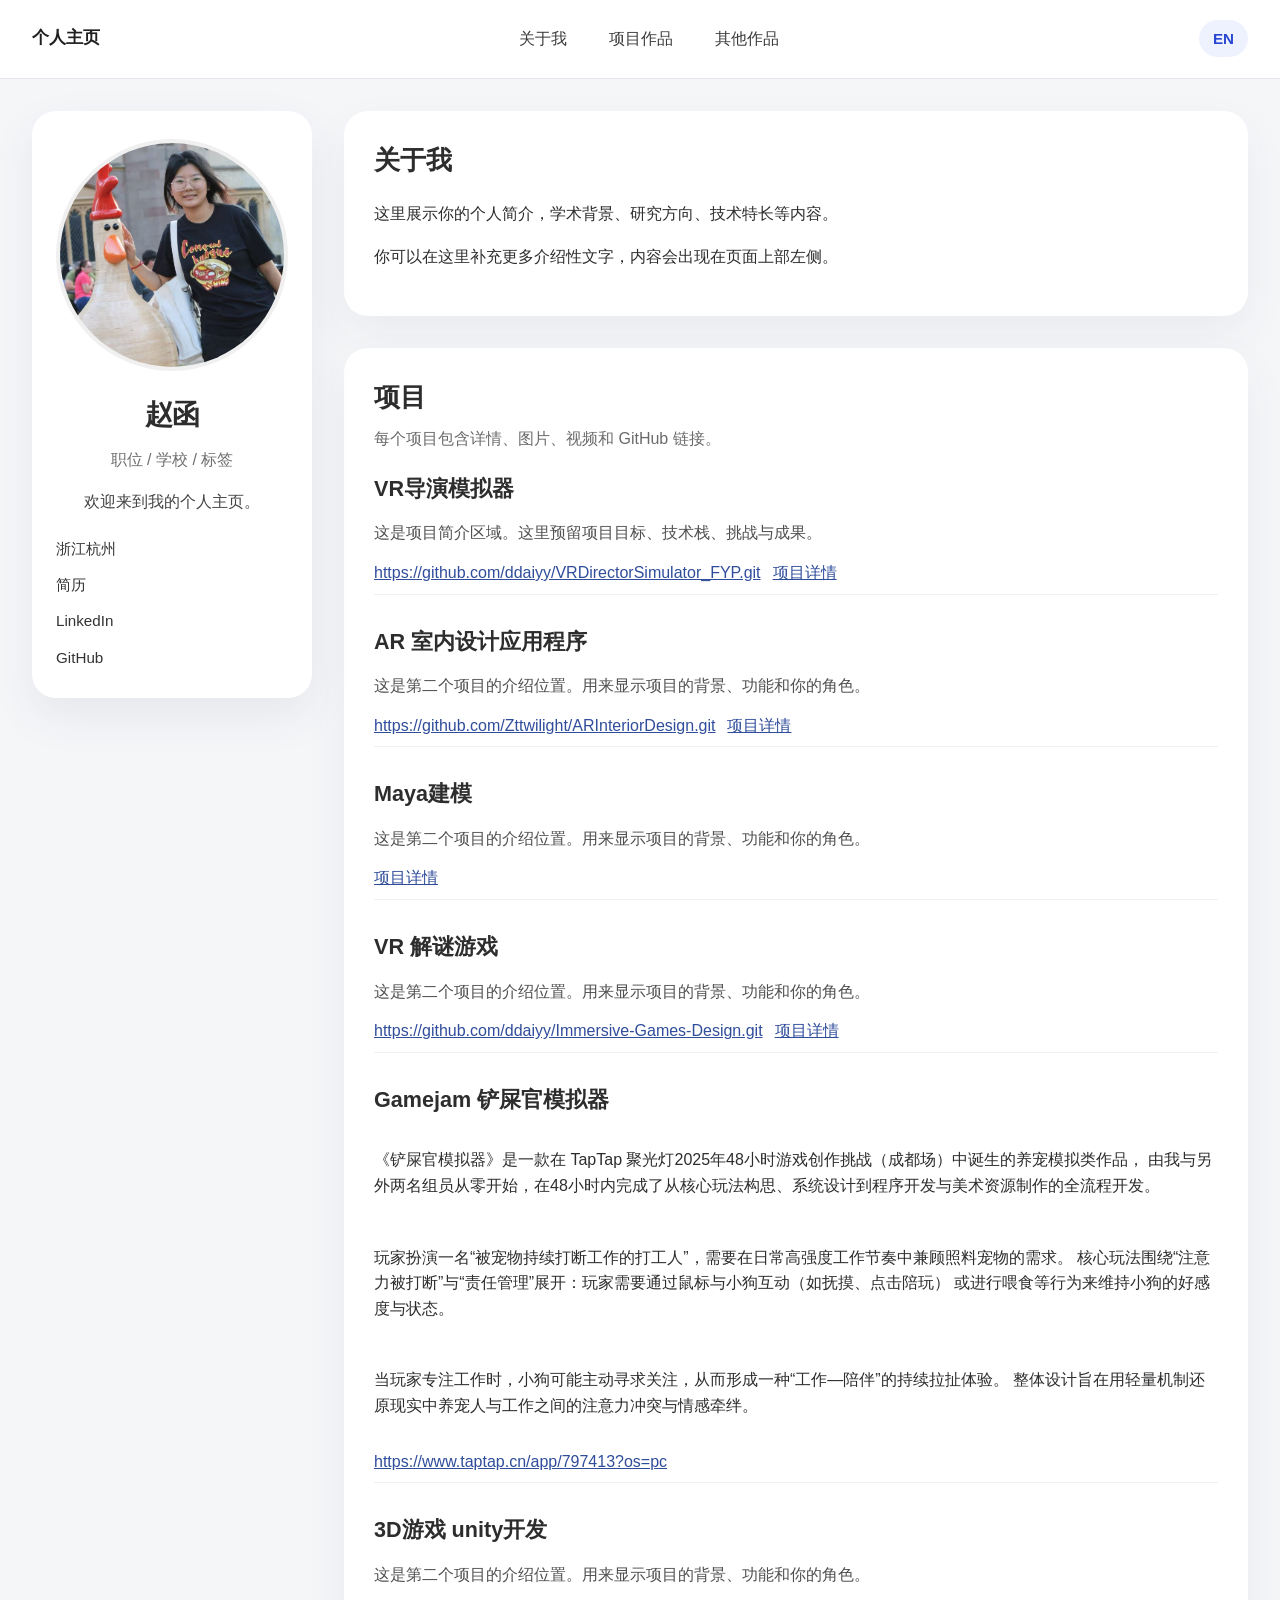
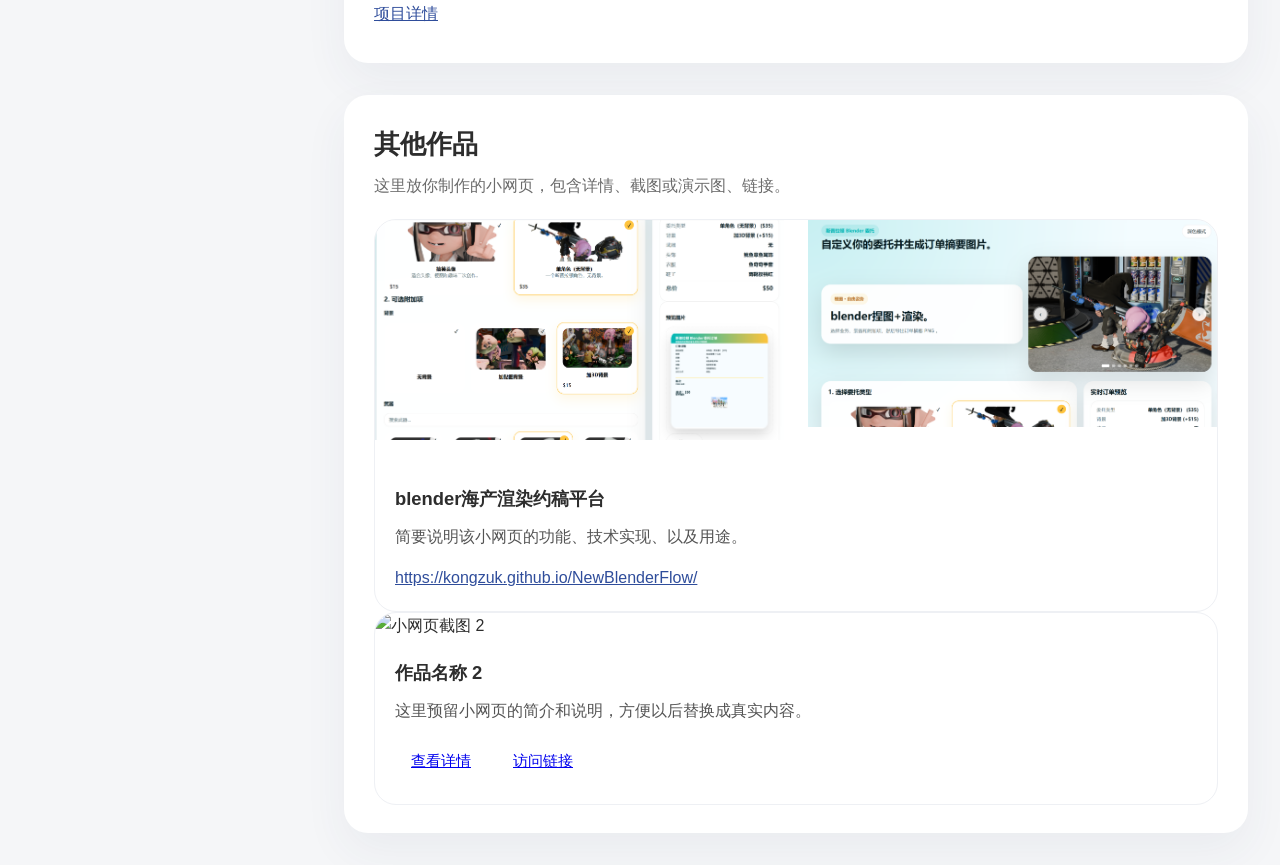
==== index.html @ c298ef7b "Add files via upload" ====
<!DOCTYPE html>
<html lang="zh-CN">
<head>
  <meta charset="UTF-8" />
  <meta name="viewport" content="width=device-width, initial-scale=1.0" />
  <title>个人主页</title>
  <link rel="stylesheet" href="styles.css" />
</head>
<body>
  <header class="top-nav">
    <div class="top-nav-inner">
      <a href="#about-me" class="top-logo" data-i18n="homepage">个人主页</a>
      <nav class="top-nav-links" aria-label="页面导航">
        <a href="#about-me" data-i18n="aboutMe">关于我</a>
        <a href="#projects" data-i18n="projects">项目作品</a>
        <a href="#mini-sites" data-i18n="miniSites">其他作品</a>
      </nav>
      <button class="lang-switcher" onclick="setLanguage(getLanguage() === 'zh' ? 'en' : 'zh')">EN</button>
    </div>
  </header>
  <div class="page-container">
    <aside class="sidebar">
      <div class="profile-card">
        <div class="photo-frame">
          <img src="Assets/images/个人照片.jpg" alt="个人照片" />
        </div>
        <div class="profile-info">
          <h1 class="name">赵函</h1>
          <p class="role">职位 / 学校 / 标签</p>
          <p class="intro" data-i18n="welcome">欢迎来到我的个人主页。</p>
          <div class="contact-list">
            <div class="contact-item"><span data-i18n="location">📍 浙江杭州</span></div>
            <div class="contact-item"><span data-i18n="resume">📄 简历</span></div>
            <div class="contact-item"><span data-i18n="linkedin">🔗 LinkedIn</span></div>
            <div class="contact-item"><span data-i18n="github">🐱 GitHub</span></div>
          </div>
        </div>
      </div>
    </aside>

    <main class="content">
      <section id="about-me" class="section about-me">
        <div class="section-header">
          <h2 data-i18n="aboutMe">关于我</h2>
        </div>
        <div class="about-body">
          <p data-i18n="aboutSection">这里展示你的个人简介，学术背景、研究方向、技术特长等内容。</p>
          <p data-i18n="aboutMore">你可以在这里补充更多介绍性文字，内容会出现在页面上部左侧。</p>
        </div>
      </section>

      <section id="projects" class="section projects">
        <div class="section-header">
          <h2>项目</h2>
          <p class="section-note">每个项目包含详情、图片、视频和 GitHub 链接。</p>
        </div>

        <div class="project-item" id="project-1">
          <div class="project-summary">
            <h3 class="project-title">VR导演模拟器</h3>
            <p class="project-description">这是项目简介区域。这里预留项目目标、技术栈、挑战与成果。</p>
            <div class="project-links">
              <a href="https://github.com/ddaiyy/VRDirectorSimulator_FYP.git">https://github.com/ddaiyy/VRDirectorSimulator_FYP.git</a>
              <a href="project-1-detail.html">项目详情</a>
            </div>
          </div>
        </div>

        <div class="project-item" id="project-2">
          <div class="project-summary">
            <h3 class="project-title">AR 室内设计应用程序</h3>
            <p class="project-description">这是第二个项目的介绍位置。用来显示项目的背景、功能和你的角色。</p>
            <div class="project-links">
              <a href="https://github.com/Zttwilight/ARInteriorDesign.git">https://github.com/Zttwilight/ARInteriorDesign.git</a>
              <a href="project-2-detail.html">项目详情</a>
            </div>
          </div>
        </div>

        <div class="project-item" id="project-3">
          <div class="project-summary">
            <h3 class="project-title">Maya建模</h3>
            <p class="project-description">这是第二个项目的介绍位置。用来显示项目的背景、功能和你的角色。</p>
            <div class="project-links">
              <a href="project-3-detail.html">项目详情</a>
            </div>
          </div>
        </div>

        <div class="project-item" id="project-4">
          <div class="project-summary">
            <h3 class="project-title">VR 解谜游戏</h3>
            <p class="project-description">这是第二个项目的介绍位置。用来显示项目的背景、功能和你的角色。</p>
            <div class="project-links">
              <a href="https://github.com/ddaiyy/Immersive-Games-Design.git">https://github.com/ddaiyy/Immersive-Games-Design.git</a>
              <a href="project-4-detail.html">项目详情</a>
            </div>
          </div>
        </div>

        <div class="project-item" id="project-5">
          <div class="project-summary">
            <h3 class="project-title">Gamejam 铲屎官模拟器</h3>
            <p>
        《铲屎官模拟器》是一款在 TapTap 聚光灯2025年48小时游戏创作挑战（成都场）中诞生的养宠模拟类作品，
        由我与另外两名组员从零开始，在48小时内完成了从核心玩法构思、系统设计到程序开发与美术资源制作的全流程开发。
            </p>
             <p>
        玩家扮演一名“被宠物持续打断工作的打工人”，需要在日常高强度工作节奏中兼顾照料宠物的需求。
        核心玩法围绕“注意力被打断”与“责任管理”展开：玩家需要通过鼠标与小狗互动（如抚摸、点击陪玩）
        或进行喂食等行为来维持小狗的好感度与状态。
    </p>
    <p>
        当玩家专注工作时，小狗可能主动寻求关注，从而形成一种“工作—陪伴”的持续拉扯体验。
        整体设计旨在用轻量机制还原现实中养宠人与工作之间的注意力冲突与情感牵绊。
    </p>

            <div class="project-links">
              <a href="https://www.taptap.cn/app/797413?os=pc">https://www.taptap.cn/app/797413?os=pc</a>
            </div>
          </div>
        </div>

        <div class="project-item" id="project-6">
          <div class="project-summary">
            <h3 class="project-title">3D游戏 unity开发</h3>
            <p class="project-description">这是第二个项目的介绍位置。用来显示项目的背景、功能和你的角色。</p>
            <div class="project-links">
              <a href="project-6-detail.html">项目详情</a>
            </div>
          </div>
        </div>

      </section>

      <section id="mini-sites" class="section mini-sites">
        <div class="section-header">
          <h2>其他作品</h2>
          <p class="section-note">这里放你制作的小网页，包含详情、截图或演示图、链接。</p>
        </div>

          <article class="mini-site-card" id="mini-site-1">
            <div class="card-grid">
            
            <img src="Assets/images/约稿1.png" alt="小网页截图 1" />
            <img src="Assets/images/约稿2.png" alt="小网页截图 2" />
            <div class="card-body">
              <h3>blender海产渲染约稿平台</h3>
              <p>简要说明该小网页的功能、技术实现、以及用途。</p>
              <div class="project-links">
              <a href="https://kongzuk.github.io/NewBlenderFlow/">https://kongzuk.github.io/NewBlenderFlow/</a>
            
          </article>

          <article class="mini-site-card" id="mini-site-2">
            <img src="https://via.placeholder.com/420x240" alt="小网页截图 2" />
            <div class="card-body">
              <h3>作品名称 2</h3>
              <p>这里预留小网页的简介和说明，方便以后替换成真实内容。</p>
              <div class="card-links">
                <a href="#" class="button small">查看详情</a>
                <a href="#" class="button small secondary">访问链接</a>
              </div>
            </div>
          </article>
        </div>
      </section>
    </main>
  </div>
  <script src="translations.js"></script>
</body>
</html>
---- styles.css ----
:root {
  color-scheme: light;
  font-family: "Helvetica Neue", Arial, "PingFang SC", "Microsoft YaHei", sans-serif;
  font-size: 16px;
  line-height: 1.6;
  color: #2d2d2d;
  background: #f5f6f8;
}

* {
  box-sizing: border-box;
}

body {
  margin: 0;
  padding: 0;
  background: #f5f6f8;
  scroll-behavior: smooth;
}

.top-nav {
  position: sticky;
  top: 0;
  z-index: 20;
  background: rgba(255, 255, 255, 0.98);
  backdrop-filter: blur(12px);
  border-bottom: 1px solid rgba(225, 229, 239, 0.9);
}

.top-nav-inner {
  max-width: 1400px;
  margin: 0 auto;
  padding: 16px 32px;
  display: flex;
  align-items: center;
  justify-content: space-between;
  gap: 14px;
}

.top-logo {
  font-size: 1.05rem;
  font-weight: 700;
  color: #1f1f1f;
  text-decoration: none;
}

.top-nav-links {
  display: flex;
  flex-wrap: wrap;
  gap: 14px;
}

.top-nav-links a {
  text-decoration: none;
  color: #3b3b3b;
  padding: 10px 14px;
  border-radius: 999px;
  transition: background-color 0.2s ease, color 0.2s ease;
}

.top-nav-links a:hover {
  background: #eef2ff;
  color: #2946d3;
}

.lang-switcher {
  padding: 10px 14px;
  border-radius: 999px;
  background: #eef2ff;
  color: #2946d3;
  border: none;
  font-weight: 600;
  cursor: pointer;
  transition: background-color 0.2s ease, color 0.2s ease;
  font-size: 0.95rem;
}

.lang-switcher:hover {
  background: #dde8ff;
  color: #2038b8;
}

.page-container {
  display: grid;
  grid-template-columns: 280px minmax(0, 1fr);
  gap: 32px;
  max-width: 1400px;
  margin: 0 auto;
  padding: 32px;
}

.sidebar {
  position: sticky;
  top: 32px;
  align-self: start;
}

.profile-card {
  background: #ffffff;
  border-radius: 24px;
  padding: 28px 24px;
  box-shadow: 0 18px 45px rgba(50, 67, 98, 0.08);
}

.photo-frame {
  width: 100%;
  aspect-ratio: 1 / 1;
  border-radius: 50%;
  overflow: hidden;
  margin: 0 auto 22px;
  border: 4px solid #f0f0f0;
}

.photo-frame img {
  width: 100%;
  height: 100%;
  object-fit: cover;
}

.profile-info {
  text-align: center;
}

.name {
  margin: 0;
  font-size: 1.75rem;
  letter-spacing: -0.04em;
}

.role {
  margin: 10px 0 16px;
  color: #6f6f6f;
}

.intro {
  margin: 0 0 22px;
  color: #444;
}

.contact-list {
  display: grid;
  gap: 12px;
  text-align: left;
}

.contact-item {
  display: inline-flex;
  align-items: center;
  gap: 8px;
  color: #333;
  font-size: 0.95rem;
}

.content {
  display: flex;
  flex-direction: column;
  gap: 32px;
}

.section {
  background: #ffffff;
  border-radius: 24px;
  padding: 28px 30px;
  box-shadow: 0 18px 45px rgba(50, 67, 98, 0.06);
}

.section-header {
  margin-bottom: 20px;
}

.section-header h2 {
  margin: 0;
  font-size: 1.65rem;
}

.section-note {
  margin: 8px 0 0;
  color: #6b6b6b;
}

.about-body p {
  margin: 0 0 18px;
}

.project-item {
  display: grid;
  gap: 24px;
  margin-bottom: 30px;
  padding-bottom: 8px;
  border-bottom: 1px solid #eef0f4;
}

.project-item:last-child {
  border-bottom: none;
  margin-bottom: 0;
}

.project-summary {
  display: grid;
  gap: 14px;
}

.project-title {
  margin: 0;
  font-size: 1.35rem;
}

.project-description {
  margin: 0;
  color: #505050;
}

.project-links {
  display: flex;
  flex-wrap: wrap;
  gap: 12px;
  align-items: center;
}

.project-links a {
  color: #2f4d9b;
  text-decoration: underline;
}

.project-links a:hover {
  color: #13308f;
}

.button.small {
  padding: 10px 16px;
  font-size: 0.95rem;
}

.project-media {
  display: grid;
  gap: 18px;
}

.media-card {
  background: #fafbff;
  border-radius: 18px;
  padding: 18px;
}

.media-card h4 {
  margin: 0 0 12px;
  font-size: 1rem;
}

.media-card img {
  width: 100%;
  border-radius: 14px;
  object-fit: cover;
}

.media-card video {
  width: 100%;
  height: auto;
  max-height: 640px;
  border-radius: 14px;
  display: block;
  background: #000;
}

.video-card .video-placeholder {
  min-height: 220px;
  border-radius: 14px;
  background: linear-gradient(180deg, #eef2ff 0%, #eef7ff 100%);
  display: grid;
  place-items: center;
  color: #6b7a99;
  text-align: center;
  padding: 24px;
}

.mini-sites .card-grid {
  display: grid;
  gap: 24px;
  grid-template-columns: repeat(2, minmax(0, 1fr));
}

.mini-site-card {
  background: #ffffff;
  border: 1px solid #eef0f4;
  border-radius: 22px;
  overflow: hidden;
  display: grid;
}

.mini-site-card img {
  width: 100%;
  display: block;
  object-fit: cover;
}

.card-body {
  padding: 20px;
}

.card-body h3 {
  margin: 0 0 10px;
  font-size: 1.15rem;
}

.card-body p {
  margin: 0 0 16px;
  color: #545454;
}

.card-links {
  display: flex;
  flex-wrap: wrap;
  gap: 10px;
}

.project-detail-page {
  background: #ffffff;
  border-radius: 24px;
  padding: 28px 30px;
  box-shadow: 0 18px 45px rgba(50, 67, 98, 0.06);
}

.detail-header {
  display: flex;
  justify-content: space-between;
  align-items: center;
  margin-bottom: 28px;
  border-bottom: 1px solid #eef0f4;
  padding-bottom: 16px;
}

.detail-header h2 {
  margin: 0;
  font-size: 1.75rem;
}

.back-link {
  text-decoration: none;
  color: #2f4d9b;
  font-weight: 500;
  transition: color 0.2s ease;
}

.back-link:hover {
  color: #13308f;
}

.detail-content {
  display: grid;
  gap: 28px;
}

.project-info {
  background: #fafbff;
  padding: 20px;
  border-radius: 16px;
}

.project-info h3 {
  margin: 0 0 12px;
  font-size: 1.2rem;
}

.project-info p {
  margin: 0 0 10px;
  color: #505050;
}

.project-info strong {
  color: #2d2d2d;
}

@media (max-width: 1100px) {
  .page-container {
    grid-template-columns: 1fr;
  }

  .sidebar {
    position: relative;
    top: 0;
  }
}

@media (max-width: 740px) {
  body {
    padding: 18px;
  }

  .section {
    padding: 22px;
  }

  .project-item,
  .project-media,
  .card-grid {
    gap: 16px;
  }

  .mini-sites .card-grid {
    grid-template-columns: 1fr;
  }
}
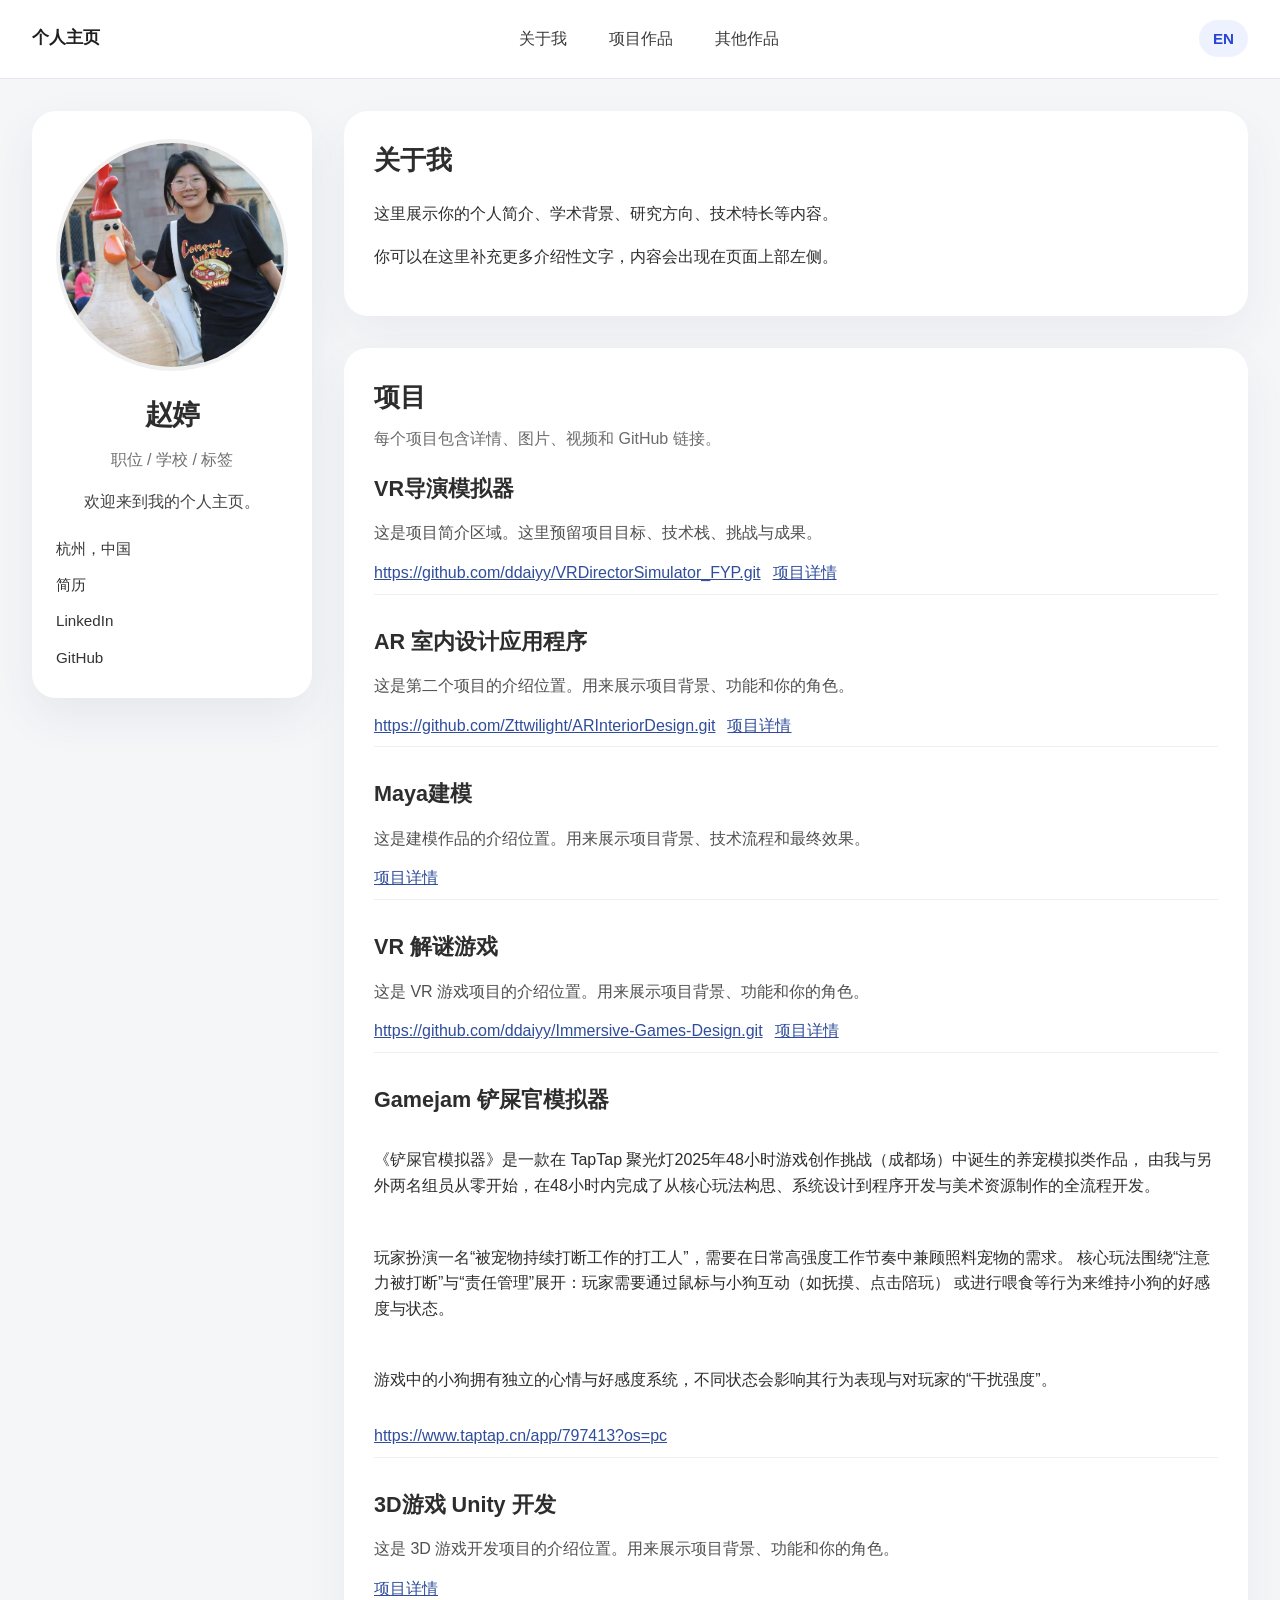
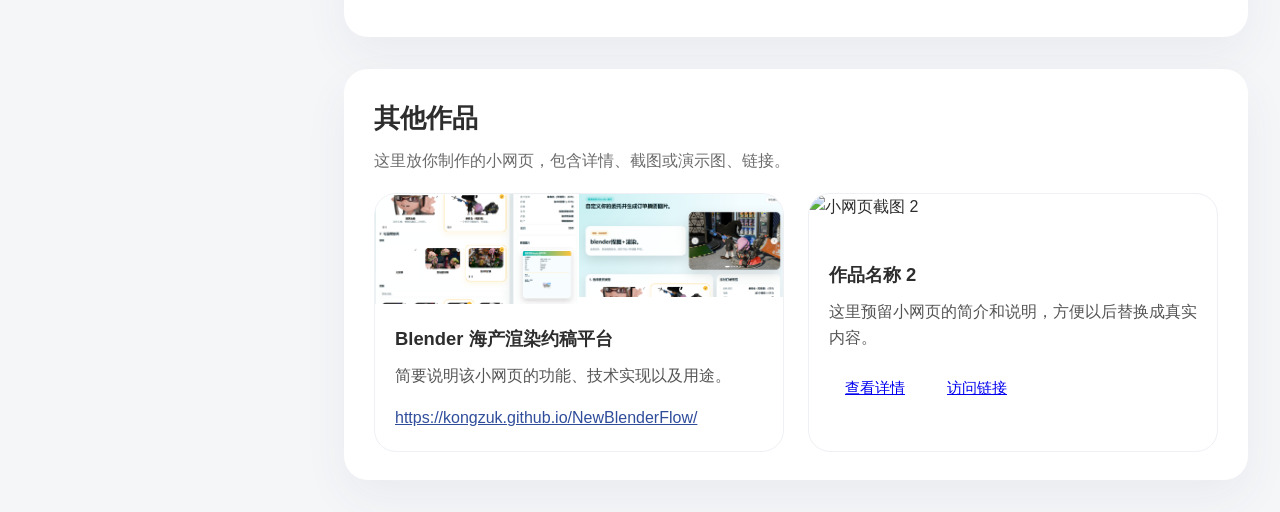
==== commit ad51863e: "Add files via upload" ====
--- a/index.html
+++ b/index.html
@@ -1,172 +1,167 @@
-<!DOCTYPE html>
-<html lang="zh-CN">
-<head>
-  <meta charset="UTF-8" />
-  <meta name="viewport" content="width=device-width, initial-scale=1.0" />
-  <title>个人主页</title>
-  <link rel="stylesheet" href="styles.css" />
-</head>
-<body>
-  <header class="top-nav">
-    <div class="top-nav-inner">
-      <a href="#about-me" class="top-logo" data-i18n="homepage">个人主页</a>
-      <nav class="top-nav-links" aria-label="页面导航">
-        <a href="#about-me" data-i18n="aboutMe">关于我</a>
-        <a href="#projects" data-i18n="projects">项目作品</a>
-        <a href="#mini-sites" data-i18n="miniSites">其他作品</a>
-      </nav>
-      <button class="lang-switcher" onclick="setLanguage(getLanguage() === 'zh' ? 'en' : 'zh')">EN</button>
-    </div>
-  </header>
-  <div class="page-container">
-    <aside class="sidebar">
-      <div class="profile-card">
-        <div class="photo-frame">
-          <img src="Assets/images/个人照片.jpg" alt="个人照片" />
-        </div>
-        <div class="profile-info">
-          <h1 class="name">赵函</h1>
-          <p class="role">职位 / 学校 / 标签</p>
-          <p class="intro" data-i18n="welcome">欢迎来到我的个人主页。</p>
-          <div class="contact-list">
-            <div class="contact-item"><span data-i18n="location">📍 浙江杭州</span></div>
-            <div class="contact-item"><span data-i18n="resume">📄 简历</span></div>
-            <div class="contact-item"><span data-i18n="linkedin">🔗 LinkedIn</span></div>
-            <div class="contact-item"><span data-i18n="github">🐱 GitHub</span></div>
-          </div>
-        </div>
-      </div>
-    </aside>
-
-    <main class="content">
-      <section id="about-me" class="section about-me">
-        <div class="section-header">
-          <h2 data-i18n="aboutMe">关于我</h2>
-        </div>
-        <div class="about-body">
-          <p data-i18n="aboutSection">这里展示你的个人简介，学术背景、研究方向、技术特长等内容。</p>
-          <p data-i18n="aboutMore">你可以在这里补充更多介绍性文字，内容会出现在页面上部左侧。</p>
-        </div>
-      </section>
-
-      <section id="projects" class="section projects">
-        <div class="section-header">
-          <h2>项目</h2>
-          <p class="section-note">每个项目包含详情、图片、视频和 GitHub 链接。</p>
-        </div>
-
-        <div class="project-item" id="project-1">
-          <div class="project-summary">
-            <h3 class="project-title">VR导演模拟器</h3>
-            <p class="project-description">这是项目简介区域。这里预留项目目标、技术栈、挑战与成果。</p>
-            <div class="project-links">
-              <a href="https://github.com/ddaiyy/VRDirectorSimulator_FYP.git">https://github.com/ddaiyy/VRDirectorSimulator_FYP.git</a>
-              <a href="project-1-detail.html">项目详情</a>
-            </div>
-          </div>
-        </div>
-
-        <div class="project-item" id="project-2">
-          <div class="project-summary">
-            <h3 class="project-title">AR 室内设计应用程序</h3>
-            <p class="project-description">这是第二个项目的介绍位置。用来显示项目的背景、功能和你的角色。</p>
-            <div class="project-links">
-              <a href="https://github.com/Zttwilight/ARInteriorDesign.git">https://github.com/Zttwilight/ARInteriorDesign.git</a>
-              <a href="project-2-detail.html">项目详情</a>
-            </div>
-          </div>
-        </div>
-
-        <div class="project-item" id="project-3">
-          <div class="project-summary">
-            <h3 class="project-title">Maya建模</h3>
-            <p class="project-description">这是第二个项目的介绍位置。用来显示项目的背景、功能和你的角色。</p>
-            <div class="project-links">
-              <a href="project-3-detail.html">项目详情</a>
-            </div>
-          </div>
-        </div>
-
-        <div class="project-item" id="project-4">
-          <div class="project-summary">
-            <h3 class="project-title">VR 解谜游戏</h3>
-            <p class="project-description">这是第二个项目的介绍位置。用来显示项目的背景、功能和你的角色。</p>
-            <div class="project-links">
-              <a href="https://github.com/ddaiyy/Immersive-Games-Design.git">https://github.com/ddaiyy/Immersive-Games-Design.git</a>
-              <a href="project-4-detail.html">项目详情</a>
-            </div>
-          </div>
-        </div>
-
-        <div class="project-item" id="project-5">
-          <div class="project-summary">
-            <h3 class="project-title">Gamejam 铲屎官模拟器</h3>
-            <p>
-        《铲屎官模拟器》是一款在 TapTap 聚光灯2025年48小时游戏创作挑战（成都场）中诞生的养宠模拟类作品，
-        由我与另外两名组员从零开始，在48小时内完成了从核心玩法构思、系统设计到程序开发与美术资源制作的全流程开发。
-            </p>
-             <p>
-        玩家扮演一名“被宠物持续打断工作的打工人”，需要在日常高强度工作节奏中兼顾照料宠物的需求。
-        核心玩法围绕“注意力被打断”与“责任管理”展开：玩家需要通过鼠标与小狗互动（如抚摸、点击陪玩）
-        或进行喂食等行为来维持小狗的好感度与状态。
-    </p>
-    <p>
-        当玩家专注工作时，小狗可能主动寻求关注，从而形成一种“工作—陪伴”的持续拉扯体验。
-        整体设计旨在用轻量机制还原现实中养宠人与工作之间的注意力冲突与情感牵绊。
-    </p>
-
-            <div class="project-links">
-              <a href="https://www.taptap.cn/app/797413?os=pc">https://www.taptap.cn/app/797413?os=pc</a>
-            </div>
-          </div>
-        </div>
-
-        <div class="project-item" id="project-6">
-          <div class="project-summary">
-            <h3 class="project-title">3D游戏 unity开发</h3>
-            <p class="project-description">这是第二个项目的介绍位置。用来显示项目的背景、功能和你的角色。</p>
-            <div class="project-links">
-              <a href="project-6-detail.html">项目详情</a>
-            </div>
-          </div>
-        </div>
-
-      </section>
-
-      <section id="mini-sites" class="section mini-sites">
-        <div class="section-header">
-          <h2>其他作品</h2>
-          <p class="section-note">这里放你制作的小网页，包含详情、截图或演示图、链接。</p>
-        </div>
-
-          <article class="mini-site-card" id="mini-site-1">
-            <div class="card-grid">
-            
-            <img src="Assets/images/约稿1.png" alt="小网页截图 1" />
-            <img src="Assets/images/约稿2.png" alt="小网页截图 2" />
-            <div class="card-body">
-              <h3>blender海产渲染约稿平台</h3>
-              <p>简要说明该小网页的功能、技术实现、以及用途。</p>
-              <div class="project-links">
-              <a href="https://kongzuk.github.io/NewBlenderFlow/">https://kongzuk.github.io/NewBlenderFlow/</a>
-            
-          </article>
-
-          <article class="mini-site-card" id="mini-site-2">
-            <img src="https://via.placeholder.com/420x240" alt="小网页截图 2" />
-            <div class="card-body">
-              <h3>作品名称 2</h3>
-              <p>这里预留小网页的简介和说明，方便以后替换成真实内容。</p>
-              <div class="card-links">
-                <a href="#" class="button small">查看详情</a>
-                <a href="#" class="button small secondary">访问链接</a>
-              </div>
-            </div>
-          </article>
-        </div>
-      </section>
-    </main>
-  </div>
-  <script src="translations.js"></script>
-</body>
-</html>
+<!DOCTYPE html>
+<html lang="zh-CN">
+<head>
+  <meta charset="UTF-8" />
+  <meta name="viewport" content="width=device-width, initial-scale=1.0" />
+  <title>个人主页</title>
+  <link rel="stylesheet" href="styles.css" />
+</head>
+<body>
+  <header class="top-nav">
+    <div class="top-nav-inner">
+      <a href="#about-me" class="top-logo" data-i18n="homepage">个人主页</a>
+      <nav class="top-nav-links" aria-label="页面导航">
+        <a href="#about-me" data-i18n="aboutMe">关于我</a>
+        <a href="#projects" data-i18n="projects">项目作品</a>
+        <a href="#mini-sites" data-i18n="miniSites">其他作品</a>
+      </nav>
+      <button class="lang-switcher" type="button" onclick="setLanguage(getLanguage() === 'zh' ? 'en' : 'zh')">EN</button>
+    </div>
+  </header>
+
+  <div class="page-container">
+    <aside class="sidebar">
+      <div class="profile-card">
+        <div class="photo-frame">
+          <img src="Assets/images/个人照片.jpg" alt="个人照片" />
+        </div>
+        <div class="profile-info">
+          <h1 class="name">赵婷</h1>
+          <p class="role">职位 / 学校 / 标签</p>
+          <p class="intro" data-i18n="welcome">欢迎来到我的个人主页。</p>
+          <div class="contact-list">
+            <div class="contact-item"><span data-i18n="location">杭州，中国</span></div>
+            <div class="contact-item"><span data-i18n="resume">简历</span></div>
+            <div class="contact-item"><span data-i18n="linkedin">LinkedIn</span></div>
+            <div class="contact-item"><span data-i18n="github">GitHub</span></div>
+          </div>
+        </div>
+      </div>
+    </aside>
+
+    <main class="content">
+      <section id="about-me" class="section about-me">
+        <div class="section-header">
+          <h2 data-i18n="aboutMe">关于我</h2>
+        </div>
+        <div class="about-body">
+          <p data-i18n="aboutSection">这里展示你的个人简介、学术背景、研究方向、技术特长等内容。</p>
+          <p data-i18n="aboutMore">你可以在这里补充更多介绍性文字，内容会出现在页面上部左侧。</p>
+        </div>
+      </section>
+
+      <section id="projects" class="section projects">
+        <div class="section-header">
+          <h2 data-i18n="projectsSection">项目</h2>
+          <p class="section-note" data-i18n="projectsNote">每个项目包含详情、图片、视频和 GitHub 链接。</p>
+        </div>
+
+        <div class="project-item" id="project-1">
+          <div class="project-summary">
+            <h3 class="project-title">VR导演模拟器</h3>
+            <p class="project-description">这是项目简介区域。这里预留项目目标、技术栈、挑战与成果。</p>
+            <div class="project-links">
+              <a href="https://github.com/ddaiyy/VRDirectorSimulator_FYP.git">https://github.com/ddaiyy/VRDirectorSimulator_FYP.git</a>
+              <a href="project-1-detail.html">项目详情</a>
+            </div>
+          </div>
+        </div>
+
+        <div class="project-item" id="project-2">
+          <div class="project-summary">
+            <h3 class="project-title">AR 室内设计应用程序</h3>
+            <p class="project-description">这是第二个项目的介绍位置。用来展示项目背景、功能和你的角色。</p>
+            <div class="project-links">
+              <a href="https://github.com/Zttwilight/ARInteriorDesign.git">https://github.com/Zttwilight/ARInteriorDesign.git</a>
+              <a href="project-2-detail.html">项目详情</a>
+            </div>
+          </div>
+        </div>
+
+        <div class="project-item" id="project-3">
+          <div class="project-summary">
+            <h3 class="project-title">Maya建模</h3>
+            <p class="project-description">这是建模作品的介绍位置。用来展示项目背景、技术流程和最终效果。</p>
+            <div class="project-links">
+              <a href="project-3-detail.html">项目详情</a>
+            </div>
+          </div>
+        </div>
+
+        <div class="project-item" id="project-4">
+          <div class="project-summary">
+            <h3 class="project-title">VR 解谜游戏</h3>
+            <p class="project-description">这是 VR 游戏项目的介绍位置。用来展示项目背景、功能和你的角色。</p>
+            <div class="project-links">
+              <a href="https://github.com/ddaiyy/Immersive-Games-Design.git">https://github.com/ddaiyy/Immersive-Games-Design.git</a>
+              <a href="project-4-detail.html">项目详情</a>
+            </div>
+          </div>
+        </div>
+
+        <div class="project-item" id="project-5">
+          <div class="project-summary">
+            <h3 class="project-title">Gamejam 铲屎官模拟器</h3>
+            <p>《铲屎官模拟器》是一款在 TapTap 聚光灯2025年48小时游戏创作挑战（成都场）中诞生的养宠模拟类作品，
+        由我与另外两名组员从零开始，在48小时内完成了从核心玩法构思、系统设计到程序开发与美术资源制作的全流程开发。</p>
+            <p>玩家扮演一名“被宠物持续打断工作的打工人”，需要在日常高强度工作节奏中兼顾照料宠物的需求。
+        核心玩法围绕“注意力被打断”与“责任管理”展开：玩家需要通过鼠标与小狗互动（如抚摸、点击陪玩）
+        或进行喂食等行为来维持小狗的好感度与状态。</p>
+            <p>游戏中的小狗拥有独立的心情与好感度系统，不同状态会影响其行为表现与对玩家的“干扰强度”。</p>
+            <div class="project-links">
+              <a href="https://www.taptap.cn/app/797413?os=pc">https://www.taptap.cn/app/797413?os=pc</a>
+            </div>
+          </div>
+        </div>
+
+        <div class="project-item" id="project-6">
+          <div class="project-summary">
+            <h3 class="project-title">3D游戏 Unity 开发</h3>
+            <p class="project-description">这是 3D 游戏开发项目的介绍位置。用来展示项目背景、功能和你的角色。</p>
+            <div class="project-links">
+              <a href="project-6-detail.html">项目详情</a>
+            </div>
+          </div>
+        </div>
+      </section>
+
+      <section id="mini-sites" class="section mini-sites">
+        <div class="section-header">
+          <h2 data-i18n="miniSitesSection">其他作品</h2>
+          <p class="section-note" data-i18n="miniSitesNote">这里放你制作的小网页，包含详情、截图或演示图、链接。</p>
+        </div>
+
+        <div class="card-grid">
+          <article class="mini-site-card" id="mini-site-1">
+            <div class="mini-site-images">
+              <img src="Assets/images/约稿1.png" alt="小网页截图 1" />
+              <img src="Assets/images/约稿2.png" alt="小网页截图 2" />
+            </div>
+            <div class="card-body">
+              <h3>Blender 海产渲染约稿平台</h3>
+              <p>简要说明该小网页的功能、技术实现以及用途。</p>
+              <div class="project-links">
+                <a href="https://kongzuk.github.io/NewBlenderFlow/">https://kongzuk.github.io/NewBlenderFlow/</a>
+              </div>
+            </div>
+          </article>
+
+          <article class="mini-site-card" id="mini-site-2">
+            <img src="https://via.placeholder.com/420x240" alt="小网页截图 2" />
+            <div class="card-body">
+              <h3>作品名称 2</h3>
+              <p>这里预留小网页的简介和说明，方便以后替换成真实内容。</p>
+              <div class="card-links">
+                <a href="#" class="button small">查看详情</a>
+                <a href="#" class="button small secondary">访问链接</a>
+              </div>
+            </div>
+          </article>
+        </div>
+      </section>
+    </main>
+  </div>
+
+  <script src="translations.js"></script>
+</body>
+</html>
--- a/styles.css
+++ b/styles.css
@@ -11,12 +11,22 @@
   box-sizing: border-box;
 }
 
-body {
-  margin: 0;
-  padding: 0;
-  background: #f5f6f8;
-  scroll-behavior: smooth;
-}
+body {
+  margin: 0;
+  padding: 0;
+  background: #f5f6f8;
+  scroll-behavior: smooth;
+  overflow-x: hidden;
+}
+
+img,
+video {
+  max-width: 100%;
+}
+
+a {
+  overflow-wrap: anywhere;
+}
 
 .top-nav {
   position: sticky;
@@ -37,12 +47,13 @@
   gap: 14px;
 }
 
-.top-logo {
-  font-size: 1.05rem;
-  font-weight: 700;
-  color: #1f1f1f;
-  text-decoration: none;
-}
+.top-logo {
+  font-size: 1.05rem;
+  font-weight: 700;
+  color: #1f1f1f;
+  text-decoration: none;
+  white-space: nowrap;
+}
 
 .top-nav-links {
   display: flex;
@@ -143,13 +154,15 @@
   text-align: left;
 }
 
-.contact-item {
-  display: inline-flex;
-  align-items: center;
-  gap: 8px;
-  color: #333;
-  font-size: 0.95rem;
-}
+.contact-item {
+  display: inline-flex;
+  align-items: center;
+  gap: 8px;
+  color: #333;
+  font-size: 0.95rem;
+  min-width: 0;
+  overflow-wrap: anywhere;
+}
 
 .content {
   display: flex;
@@ -236,22 +249,25 @@
   gap: 18px;
 }
 
-.media-card {
-  background: #fafbff;
-  border-radius: 18px;
-  padding: 18px;
-}
-
-.media-card h4 {
-  margin: 0 0 12px;
-  font-size: 1rem;
-}
-
-.media-card img {
-  width: 100%;
-  border-radius: 14px;
-  object-fit: cover;
-}
+.media-card {
+  background: #fafbff;
+  border-radius: 18px;
+  padding: 18px;
+  display: grid;
+  gap: 14px;
+}
+
+.media-card h4 {
+  margin: 0;
+  font-size: 1rem;
+}
+
+.media-card img {
+  width: 100%;
+  display: block;
+  border-radius: 14px;
+  object-fit: cover;
+}
 
 .media-card video {
   width: 100%;
@@ -287,11 +303,17 @@
   display: grid;
 }
 
-.mini-site-card img {
-  width: 100%;
-  display: block;
-  object-fit: cover;
-}
+.mini-site-card img {
+  width: 100%;
+  display: block;
+  object-fit: cover;
+}
+
+.mini-site-images {
+  display: grid;
+  grid-template-columns: repeat(2, minmax(0, 1fr));
+  gap: 0;
+}
 
 .card-body {
   padding: 20px;
@@ -370,10 +392,11 @@
   color: #2d2d2d;
 }
 
-@media (max-width: 1100px) {
-  .page-container {
-    grid-template-columns: 1fr;
-  }
+@media (max-width: 1100px) {
+  .page-container {
+    grid-template-columns: 1fr;
+    max-width: 860px;
+  }
 
   .sidebar {
     position: relative;
@@ -381,22 +404,115 @@
   }
 }
 
-@media (max-width: 740px) {
-  body {
-    padding: 18px;
-  }
-
-  .section {
-    padding: 22px;
-  }
-
-  .project-item,
-  .project-media,
-  .card-grid {
+@media (max-width: 740px) {
+  body {
+    padding: 0;
+  }
+
+  .top-nav-inner {
+    padding: 12px 16px;
+    align-items: flex-start;
+    flex-wrap: wrap;
+    gap: 10px;
+  }
+
+  .top-logo {
+    padding: 6px 0;
+  }
+
+  .top-nav-links {
+    order: 3;
+    width: 100%;
+    flex-wrap: nowrap;
+    gap: 8px;
+    overflow-x: auto;
+    padding-bottom: 2px;
+  }
+
+  .top-nav-links a,
+  .lang-switcher {
+    padding: 8px 10px;
+    font-size: 0.9rem;
+    white-space: nowrap;
+  }
+
+  .page-container {
+    padding: 16px;
+    gap: 18px;
+  }
+
+  .profile-card {
+    border-radius: 18px;
+    padding: 20px;
+  }
+
+  .photo-frame {
+    max-width: 180px;
+    margin-bottom: 16px;
+  }
+
+  .name {
+    font-size: 1.45rem;
+    letter-spacing: 0;
+  }
+
+  .content {
+    gap: 18px;
+  }
+
+  .section,
+  .project-detail-page {
+    border-radius: 18px;
+    padding: 18px;
+  }
+
+  .project-item,
+  .project-media,
+  .card-grid {
     gap: 16px;
   }
 
-  .mini-sites .card-grid {
-    grid-template-columns: 1fr;
-  }
-}
+  .mini-sites .card-grid {
+    grid-template-columns: 1fr;
+  }
+
+  .mini-site-images {
+    grid-template-columns: 1fr;
+  }
+
+  .detail-header {
+    align-items: flex-start;
+    flex-direction: column;
+    gap: 8px;
+  }
+
+  .detail-header h2 {
+    font-size: 1.35rem;
+  }
+
+  .project-info,
+  .media-card {
+    padding: 14px;
+    border-radius: 14px;
+  }
+}
+
+@media (max-width: 420px) {
+  :root {
+    font-size: 15px;
+  }
+
+  .top-nav-inner {
+    padding: 10px 12px;
+  }
+
+  .page-container {
+    padding: 12px;
+  }
+
+  .section,
+  .project-detail-page,
+  .profile-card {
+    padding: 16px;
+  }
+}
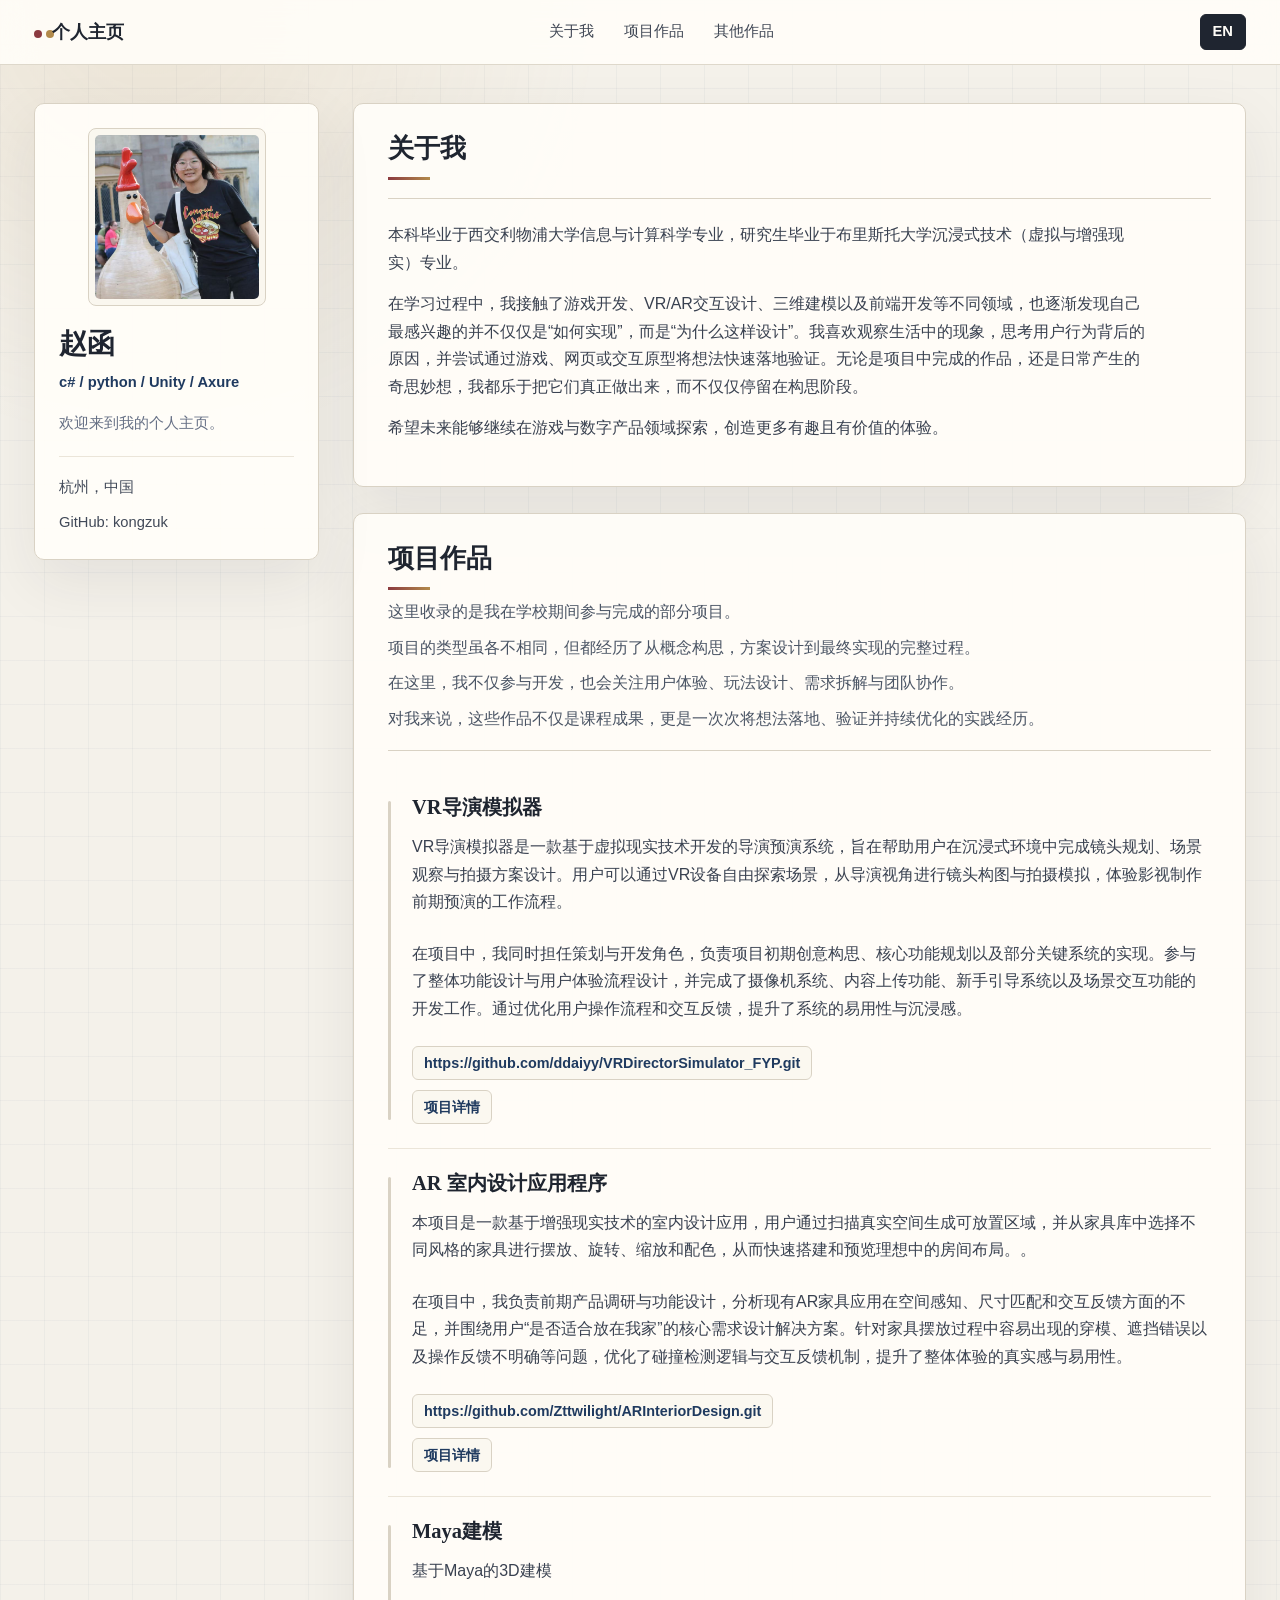
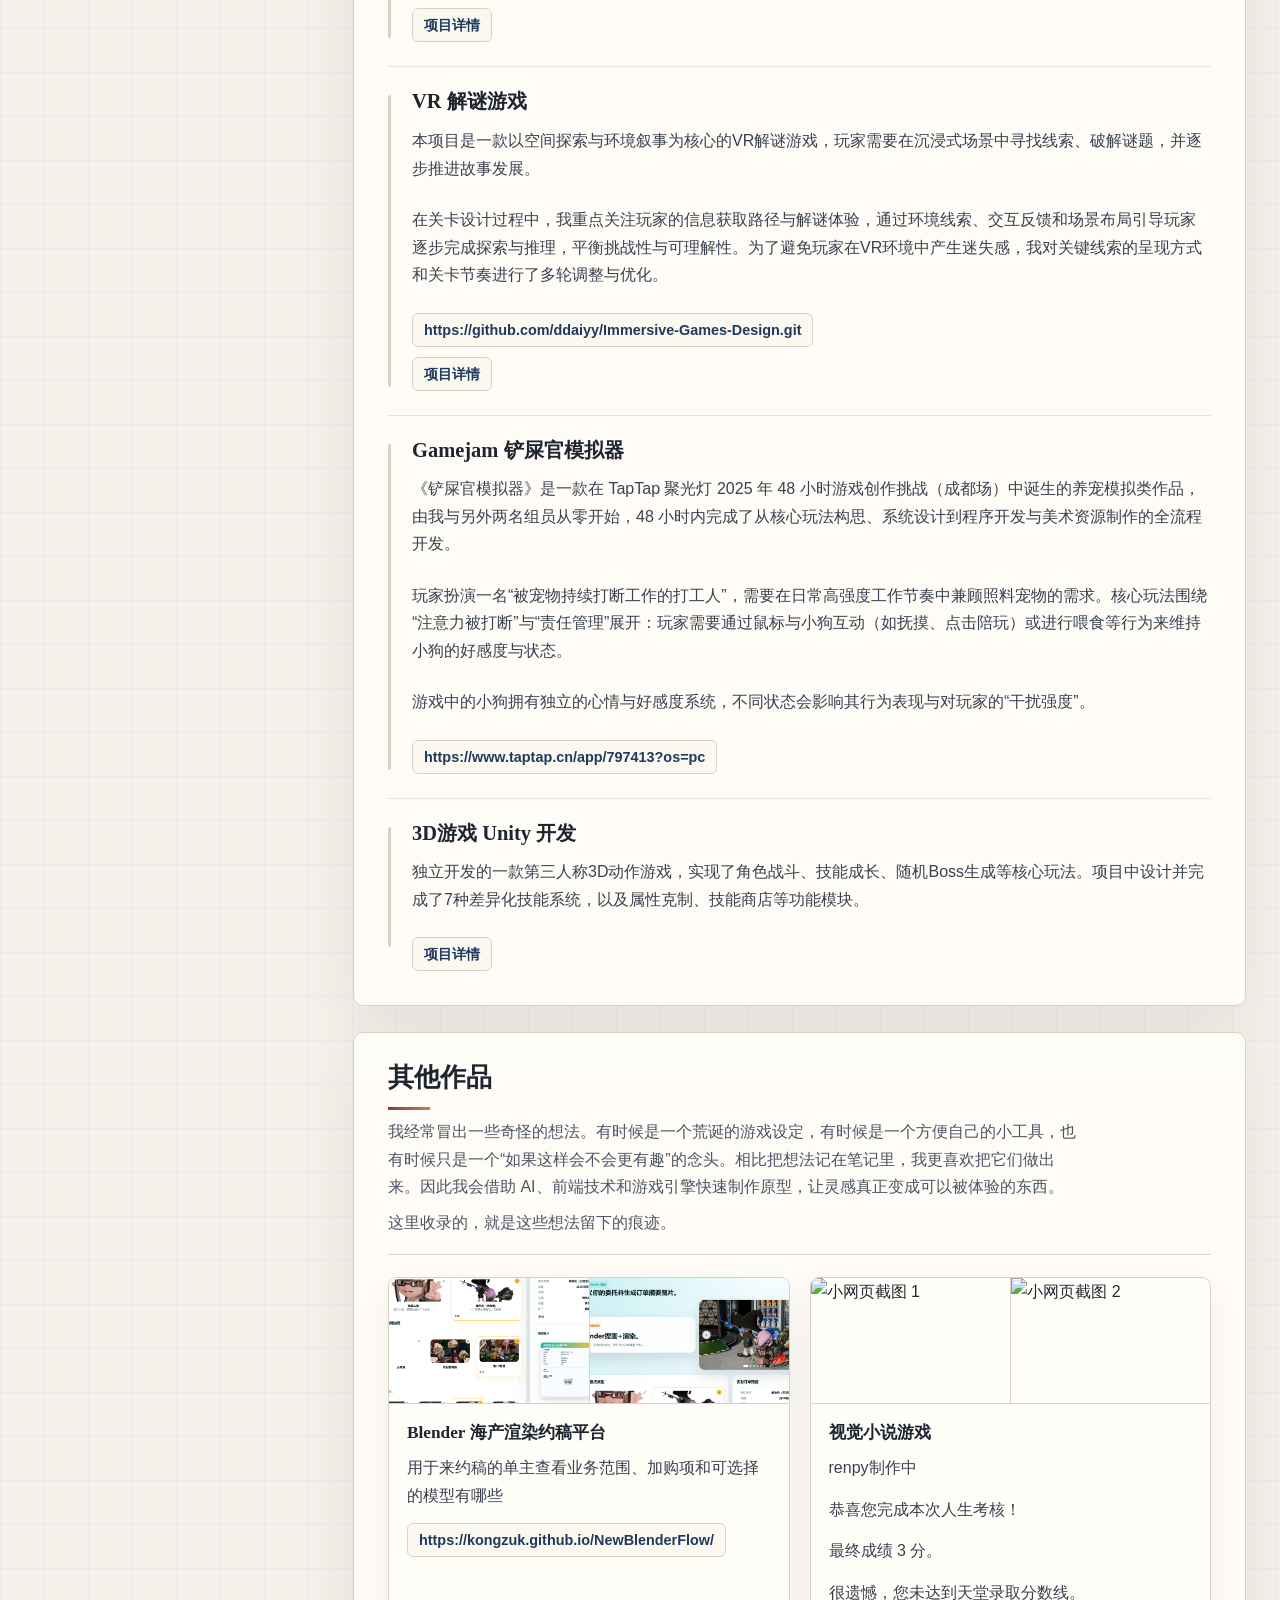
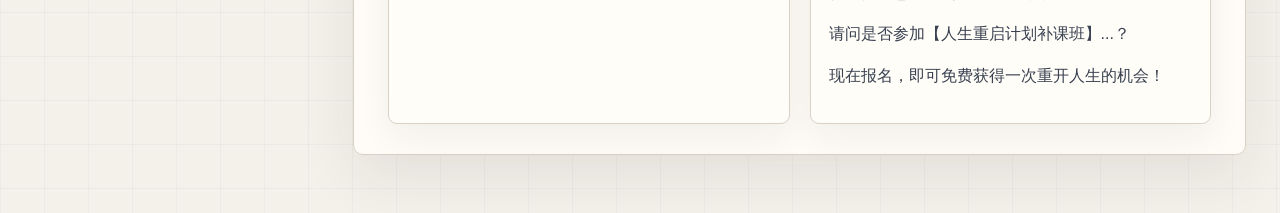
==== commit 5bcb98f7: "Add files via upload" ====
--- a/index.html
+++ b/index.html
@@ -1,167 +1,183 @@
-<!DOCTYPE html>
-<html lang="zh-CN">
-<head>
-  <meta charset="UTF-8" />
-  <meta name="viewport" content="width=device-width, initial-scale=1.0" />
-  <title>个人主页</title>
-  <link rel="stylesheet" href="styles.css" />
-</head>
-<body>
-  <header class="top-nav">
-    <div class="top-nav-inner">
-      <a href="#about-me" class="top-logo" data-i18n="homepage">个人主页</a>
-      <nav class="top-nav-links" aria-label="页面导航">
-        <a href="#about-me" data-i18n="aboutMe">关于我</a>
-        <a href="#projects" data-i18n="projects">项目作品</a>
-        <a href="#mini-sites" data-i18n="miniSites">其他作品</a>
-      </nav>
-      <button class="lang-switcher" type="button" onclick="setLanguage(getLanguage() === 'zh' ? 'en' : 'zh')">EN</button>
-    </div>
-  </header>
-
-  <div class="page-container">
-    <aside class="sidebar">
-      <div class="profile-card">
-        <div class="photo-frame">
-          <img src="Assets/images/个人照片.jpg" alt="个人照片" />
-        </div>
-        <div class="profile-info">
-          <h1 class="name">赵婷</h1>
-          <p class="role">职位 / 学校 / 标签</p>
-          <p class="intro" data-i18n="welcome">欢迎来到我的个人主页。</p>
-          <div class="contact-list">
-            <div class="contact-item"><span data-i18n="location">杭州，中国</span></div>
-            <div class="contact-item"><span data-i18n="resume">简历</span></div>
-            <div class="contact-item"><span data-i18n="linkedin">LinkedIn</span></div>
-            <div class="contact-item"><span data-i18n="github">GitHub</span></div>
-          </div>
-        </div>
-      </div>
-    </aside>
-
-    <main class="content">
-      <section id="about-me" class="section about-me">
-        <div class="section-header">
-          <h2 data-i18n="aboutMe">关于我</h2>
-        </div>
-        <div class="about-body">
-          <p data-i18n="aboutSection">这里展示你的个人简介、学术背景、研究方向、技术特长等内容。</p>
-          <p data-i18n="aboutMore">你可以在这里补充更多介绍性文字，内容会出现在页面上部左侧。</p>
-        </div>
-      </section>
-
-      <section id="projects" class="section projects">
-        <div class="section-header">
-          <h2 data-i18n="projectsSection">项目</h2>
-          <p class="section-note" data-i18n="projectsNote">每个项目包含详情、图片、视频和 GitHub 链接。</p>
-        </div>
-
-        <div class="project-item" id="project-1">
-          <div class="project-summary">
-            <h3 class="project-title">VR导演模拟器</h3>
-            <p class="project-description">这是项目简介区域。这里预留项目目标、技术栈、挑战与成果。</p>
-            <div class="project-links">
-              <a href="https://github.com/ddaiyy/VRDirectorSimulator_FYP.git">https://github.com/ddaiyy/VRDirectorSimulator_FYP.git</a>
-              <a href="project-1-detail.html">项目详情</a>
-            </div>
-          </div>
-        </div>
-
-        <div class="project-item" id="project-2">
-          <div class="project-summary">
-            <h3 class="project-title">AR 室内设计应用程序</h3>
-            <p class="project-description">这是第二个项目的介绍位置。用来展示项目背景、功能和你的角色。</p>
-            <div class="project-links">
-              <a href="https://github.com/Zttwilight/ARInteriorDesign.git">https://github.com/Zttwilight/ARInteriorDesign.git</a>
-              <a href="project-2-detail.html">项目详情</a>
-            </div>
-          </div>
-        </div>
-
-        <div class="project-item" id="project-3">
-          <div class="project-summary">
-            <h3 class="project-title">Maya建模</h3>
-            <p class="project-description">这是建模作品的介绍位置。用来展示项目背景、技术流程和最终效果。</p>
-            <div class="project-links">
-              <a href="project-3-detail.html">项目详情</a>
-            </div>
-          </div>
-        </div>
-
-        <div class="project-item" id="project-4">
-          <div class="project-summary">
-            <h3 class="project-title">VR 解谜游戏</h3>
-            <p class="project-description">这是 VR 游戏项目的介绍位置。用来展示项目背景、功能和你的角色。</p>
-            <div class="project-links">
-              <a href="https://github.com/ddaiyy/Immersive-Games-Design.git">https://github.com/ddaiyy/Immersive-Games-Design.git</a>
-              <a href="project-4-detail.html">项目详情</a>
-            </div>
-          </div>
-        </div>
-
-        <div class="project-item" id="project-5">
-          <div class="project-summary">
-            <h3 class="project-title">Gamejam 铲屎官模拟器</h3>
-            <p>《铲屎官模拟器》是一款在 TapTap 聚光灯2025年48小时游戏创作挑战（成都场）中诞生的养宠模拟类作品，
-        由我与另外两名组员从零开始，在48小时内完成了从核心玩法构思、系统设计到程序开发与美术资源制作的全流程开发。</p>
-            <p>玩家扮演一名“被宠物持续打断工作的打工人”，需要在日常高强度工作节奏中兼顾照料宠物的需求。
-        核心玩法围绕“注意力被打断”与“责任管理”展开：玩家需要通过鼠标与小狗互动（如抚摸、点击陪玩）
-        或进行喂食等行为来维持小狗的好感度与状态。</p>
-            <p>游戏中的小狗拥有独立的心情与好感度系统，不同状态会影响其行为表现与对玩家的“干扰强度”。</p>
-            <div class="project-links">
-              <a href="https://www.taptap.cn/app/797413?os=pc">https://www.taptap.cn/app/797413?os=pc</a>
-            </div>
-          </div>
-        </div>
-
-        <div class="project-item" id="project-6">
-          <div class="project-summary">
-            <h3 class="project-title">3D游戏 Unity 开发</h3>
-            <p class="project-description">这是 3D 游戏开发项目的介绍位置。用来展示项目背景、功能和你的角色。</p>
-            <div class="project-links">
-              <a href="project-6-detail.html">项目详情</a>
-            </div>
-          </div>
-        </div>
-      </section>
-
-      <section id="mini-sites" class="section mini-sites">
-        <div class="section-header">
-          <h2 data-i18n="miniSitesSection">其他作品</h2>
-          <p class="section-note" data-i18n="miniSitesNote">这里放你制作的小网页，包含详情、截图或演示图、链接。</p>
-        </div>
-
-        <div class="card-grid">
-          <article class="mini-site-card" id="mini-site-1">
-            <div class="mini-site-images">
-              <img src="Assets/images/约稿1.png" alt="小网页截图 1" />
-              <img src="Assets/images/约稿2.png" alt="小网页截图 2" />
-            </div>
-            <div class="card-body">
-              <h3>Blender 海产渲染约稿平台</h3>
-              <p>简要说明该小网页的功能、技术实现以及用途。</p>
-              <div class="project-links">
-                <a href="https://kongzuk.github.io/NewBlenderFlow/">https://kongzuk.github.io/NewBlenderFlow/</a>
-              </div>
-            </div>
-          </article>
-
-          <article class="mini-site-card" id="mini-site-2">
-            <img src="https://via.placeholder.com/420x240" alt="小网页截图 2" />
-            <div class="card-body">
-              <h3>作品名称 2</h3>
-              <p>这里预留小网页的简介和说明，方便以后替换成真实内容。</p>
-              <div class="card-links">
-                <a href="#" class="button small">查看详情</a>
-                <a href="#" class="button small secondary">访问链接</a>
-              </div>
-            </div>
-          </article>
-        </div>
-      </section>
-    </main>
-  </div>
-
-  <script src="translations.js"></script>
-</body>
-</html>
+﻿<!DOCTYPE html>
+<html lang="zh-CN">
+<head>
+  <meta charset="UTF-8" />
+  <meta name="viewport" content="width=device-width, initial-scale=1.0" />
+  <title>个人主页</title>
+  <link rel="stylesheet" href="styles.css" />
+</head>
+<body>
+  <header class="top-nav">
+    <div class="top-nav-inner">
+      <a href="#about-me" class="top-logo" data-i18n="homepage">个人主页</a>
+      <nav class="top-nav-links" aria-label="页面导航">
+        <a href="#about-me" data-i18n="aboutMe">关于我</a>
+        <a href="#projects" data-i18n="projects">项目作品</a>
+        <a href="#mini-sites" data-i18n="miniSites">其他作品</a>
+      </nav>
+      <button class="lang-switcher" type="button" onclick="setLanguage(getLanguage() === 'zh' ? 'en' : 'zh')">EN</button>
+    </div>
+  </header>
+
+  <div class="page-container">
+    <aside class="sidebar">
+      <div class="profile-card">
+        <div class="photo-frame">
+          <img src="Assets/images/个人照片.jpg" alt="个人照片" />
+        </div>
+        <div class="profile-info">
+          <h1 class="name">赵函</h1>
+          <p class="role">c# / python / Unity /  Axure </p>
+          <p class="intro" data-i18n="welcome">欢迎来到我的个人主页。</p>
+          <div class="contact-list">
+            <div class="contact-item"><span data-i18n="location">杭州，中国</span></div>
+            <div class="contact-item"><span data-i18n="github: kongzuk">GitHub: kongzuk</span></div>
+          </div>
+        </div>
+      </div>
+    </aside>
+
+    <main class="content">
+      <section id="about-me" class="section about-me">
+        <div class="section-header">
+          <h2 data-i18n="aboutMe">关于我</h2>
+        </div>
+        <div class="about-body">
+          <p>本科毕业于西交利物浦大学信息与计算科学专业，研究生毕业于布里斯托大学沉浸式技术（虚拟与增强现实）专业。</p>
+          <p>在学习过程中，我接触了游戏开发、VR/AR交互设计、三维建模以及前端开发等不同领域，也逐渐发现自己最感兴趣的并不仅仅是“如何实现”，而是“为什么这样设计”。我喜欢观察生活中的现象，思考用户行为背后的原因，并尝试通过游戏、网页或交互原型将想法快速落地验证。无论是项目中完成的作品，还是日常产生的奇思妙想，我都乐于把它们真正做出来，而不仅仅停留在构思阶段。</p>
+          <p>希望未来能够继续在游戏与数字产品领域探索，创造更多有趣且有价值的体验。</p>
+        </div>
+      </section>
+
+      <section id="projects" class="section projects">
+        <div class="section-header">
+          <h2 data-i18n="projectsSection">项目作品</h2>
+          <p>这里收录的是我在学校期间参与完成的部分项目。</p>
+          <p>项目的类型虽各不相同，但都经历了从概念构思，方案设计到最终实现的完整过程。</p>
+          <p>在这里，我不仅参与开发，也会关注用户体验、玩法设计、需求拆解与团队协作。</p>
+          <p>对我来说，这些作品不仅是课程成果，更是一次次将想法落地、验证并持续优化的实践经历。</p>
+        </div>
+
+        <div class="project-item" id="project-1">
+          <div class="project-summary">
+            <h3 class="project-title">VR导演模拟器</h3>
+            <p class="project-description">VR导演模拟器是一款基于虚拟现实技术开发的导演预演系统，旨在帮助用户在沉浸式环境中完成镜头规划、场景观察与拍摄方案设计。用户可以通过VR设备自由探索场景，从导演视角进行镜头构图与拍摄模拟，体验影视制作前期预演的工作流程。</p>
+            <p>在项目中，我同时担任策划与开发角色，负责项目初期创意构思、核心功能规划以及部分关键系统的实现。参与了整体功能设计与用户体验流程设计，并完成了摄像机系统、内容上传功能、新手引导系统以及场景交互功能的开发工作。通过优化用户操作流程和交互反馈，提升了系统的易用性与沉浸感。</p>
+            <div class="project-links">
+              <a href="https://github.com/ddaiyy/VRDirectorSimulator_FYP.git">https://github.com/ddaiyy/VRDirectorSimulator_FYP.git</a>
+            </div>
+            <div class="project-links">
+              <a href="project-1-detail.html">项目详情</a>
+          </div>
+        </div>
+
+        </div>
+        <div class="project-item" id="project-2">
+          <div class="project-summary">
+            <h3 class="project-title">AR 室内设计应用程序</h3>
+            <p>本项目是一款基于增强现实技术的室内设计应用，用户通过扫描真实空间生成可放置区域，并从家具库中选择不同风格的家具进行摆放、旋转、缩放和配色，从而快速搭建和预览理想中的房间布局。。</p>
+            <p>在项目中，我负责前期产品调研与功能设计，分析现有AR家具应用在空间感知、尺寸匹配和交互反馈方面的不足，并围绕用户“是否适合放在我家”的核心需求设计解决方案。针对家具摆放过程中容易出现的穿模、遮挡错误以及操作反馈不明确等问题，优化了碰撞检测逻辑与交互反馈机制，提升了整体体验的真实感与易用性。</p>
+            <div class="project-links">
+              <a href="https://github.com/Zttwilight/ARInteriorDesign.git">https://github.com/Zttwilight/ARInteriorDesign.git</a>
+            </div>
+            <div class="project-links">
+              <a href="project-2-detail.html">项目详情</a>
+          </div>
+        </div>
+
+        </div>
+        <div class="project-item" id="project-3">
+          <div class="project-summary">
+            <h3 class="project-title">Maya建模</h3>
+            <p>基于Maya的3D建模</p>
+            <div class="project-links">
+              <a href="project-3-detail.html">项目详情</a>
+            </div>
+          </div>
+        </div>
+
+        <div class="project-item" id="project-4">
+          <div class="project-summary">
+            <h3 class="project-title">VR 解谜游戏</h3>
+            <p>本项目是一款以空间探索与环境叙事为核心的VR解谜游戏，玩家需要在沉浸式场景中寻找线索、破解谜题，并逐步推进故事发展。</p>
+            <p>在关卡设计过程中，我重点关注玩家的信息获取路径与解谜体验，通过环境线索、交互反馈和场景布局引导玩家逐步完成探索与推理，平衡挑战性与可理解性。为了避免玩家在VR环境中产生迷失感，我对关键线索的呈现方式和关卡节奏进行了多轮调整与优化。</p>
+            <div class="project-links">
+              <a href="https://github.com/ddaiyy/Immersive-Games-Design.git">https://github.com/ddaiyy/Immersive-Games-Design.git</a>
+            </div>
+            <div class="project-links">
+              <a href="project-4-detail.html">项目详情</a>
+          </div>
+        </div>
+
+        </div>
+        <div class="project-item" id="project-5">
+          <div class="project-summary">
+            <h3 class="project-title">Gamejam 铲屎官模拟器</h3>
+            <p>《铲屎官模拟器》是一款在 TapTap 聚光灯 2025 年 48 小时游戏创作挑战（成都场）中诞生的养宠模拟类作品，由我与另外两名组员从零开始，48 小时内完成了从核心玩法构思、系统设计到程序开发与美术资源制作的全流程开发。</p>
+            <p>玩家扮演一名“被宠物持续打断工作的打工人”，需要在日常高强度工作节奏中兼顾照料宠物的需求。核心玩法围绕“注意力被打断”与“责任管理”展开：玩家需要通过鼠标与小狗互动（如抚摸、点击陪玩）或进行喂食等行为来维持小狗的好感度与状态。</p>
+            <p>游戏中的小狗拥有独立的心情与好感度系统，不同状态会影响其行为表现与对玩家的“干扰强度”。</p>
+            <div class="project-links">
+              <a href="https://www.taptap.cn/app/797413?os=pc">https://www.taptap.cn/app/797413?os=pc</a>
+            </div>
+          </div>
+        </div>
+
+        <div class="project-item" id="project-6">
+          <div class="project-summary">
+            <h3 class="project-title">3D游戏 Unity 开发</h3>
+            <p>独立开发的一款第三人称3D动作游戏，实现了角色战斗、技能成长、随机Boss生成等核心玩法。项目中设计并完成了7种差异化技能系统，以及属性克制、技能商店等功能模块。</p>
+            <div class="project-links">
+              <a href="project-6-detail.html">项目详情</a>
+            </div>
+          </div>
+        </div>
+      </section>
+
+      <section id="mini-sites" class="section mini-sites">
+        <div class="section-header">
+          <h2 data-i18n="miniSitesSection">其他作品</h2>
+          <p>我经常冒出一些奇怪的想法。有时候是一个荒诞的游戏设定，有时候是一个方便自己的小工具，也有时候只是一个“如果这样会不会更有趣”的念头。相比把想法记在笔记里，我更喜欢把它们做出来。因此我会借助 AI、前端技术和游戏引擎快速制作原型，让灵感真正变成可以被体验的东西。</p>
+          <p>这里收录的，就是这些想法留下的痕迹。</p>
+        
+        </div>
+
+        <div class="card-grid">
+          <article class="mini-site-card" id="mini-site-1">
+            <div class="mini-site-images">
+              <img src="Assets/images/约稿1.png" alt="小网页截图 1" />
+              <img src="Assets/images/约稿2.png" alt="小网页截图 2" />
+            </div>
+            <div class="card-body">
+              <h3>Blender 海产渲染约稿平台</h3>
+              <p>用于来约稿的单主查看业务范围、加购项和可选择的模型有哪些</p>
+              <div class="project-links">
+                <a href="https://kongzuk.github.io/NewBlenderFlow/">https://kongzuk.github.io/NewBlenderFlow/</a>
+              </div>
+            </div>
+          </article>
+
+          <article class="mini-site-card" id="mini-site-2">
+            <div class="mini-site-images">
+              <img src="Assets/images/天堂1.png" alt="小网页截图 1" />
+              <img src="Assets/images/天堂2.png" alt="小网页截图 2" />
+            </div>
+            <div class="card-body">
+              <h3>视觉小说游戏</h3>
+              <p>renpy制作中</p>
+              <p>恭喜您完成本次人生考核！</p>
+              <p>最终成绩 3 分。</p>
+              <p>很遗憾，您未达到天堂录取分数线。</p>
+              <p>请问是否参加【人生重启计划补课班】...？</p>
+              <p>现在报名，即可免费获得一次重开人生的机会！</p>
+            </div>
+          </article>
+        </div>
+      </section>
+    </main>
+  </div>
+
+  <script src="translations.js"></script>
+</body>
+</html>
+
+
--- a/styles.css
+++ b/styles.css
@@ -1,21 +1,40 @@
-:root {
-  color-scheme: light;
-  font-family: "Helvetica Neue", Arial, "PingFang SC", "Microsoft YaHei", sans-serif;
-  font-size: 16px;
-  line-height: 1.6;
-  color: #2d2d2d;
-  background: #f5f6f8;
-}
-
-* {
-  box-sizing: border-box;
-}
-
+:root {
+  color-scheme: light;
+  font-family: "Inter", "Helvetica Neue", Arial, "PingFang SC", "Microsoft YaHei", sans-serif;
+  font-size: 16px;
+  line-height: 1.72;
+  color: #242831;
+  background: #f4f1ea;
+  --paper: #fffdf8;
+  --paper-soft: #faf7ef;
+  --ink: #1f2530;
+  --muted: #667085;
+  --line: #d9d2c4;
+  --line-soft: #ebe5d9;
+  --navy: #1f3a5f;
+  --wine: #8b3a3f;
+  --gold: #b28a4b;
+  --shadow: 0 22px 60px rgba(32, 38, 50, 0.08);
+}
+
+* {
+  box-sizing: border-box;
+}
+
+html {
+  scroll-behavior: smooth;
+}
+
 body {
   margin: 0;
   padding: 0;
-  background: #f5f6f8;
-  scroll-behavior: smooth;
+  min-height: 100vh;
+  background:
+    linear-gradient(90deg, rgba(31, 58, 95, 0.04) 1px, transparent 1px),
+    linear-gradient(180deg, rgba(31, 58, 95, 0.035) 1px, transparent 1px),
+    radial-gradient(circle at 12% 0%, rgba(178, 138, 75, 0.13), transparent 28rem),
+    #f4f1ea;
+  background-size: 44px 44px, 44px 44px, auto, auto;
   overflow-x: hidden;
 }
 
@@ -25,388 +44,488 @@
 }
 
 a {
+  color: var(--navy);
   overflow-wrap: anywhere;
-}
-
-.top-nav {
-  position: sticky;
-  top: 0;
-  z-index: 20;
-  background: rgba(255, 255, 255, 0.98);
-  backdrop-filter: blur(12px);
-  border-bottom: 1px solid rgba(225, 229, 239, 0.9);
-}
-
-.top-nav-inner {
-  max-width: 1400px;
-  margin: 0 auto;
-  padding: 16px 32px;
-  display: flex;
-  align-items: center;
-  justify-content: space-between;
-  gap: 14px;
-}
-
+  text-underline-offset: 0.18em;
+  text-decoration-thickness: 1px;
+}
+
+a:hover {
+  color: var(--wine);
+}
+
+.top-nav {
+  position: sticky;
+  top: 0;
+  z-index: 20;
+  background: rgba(255, 253, 248, 0.92);
+  backdrop-filter: blur(18px);
+  border-bottom: 1px solid rgba(217, 210, 196, 0.86);
+}
+
+.top-nav-inner {
+  max-width: 1280px;
+  margin: 0 auto;
+  padding: 14px 34px;
+  display: flex;
+  align-items: center;
+  justify-content: space-between;
+  gap: 18px;
+}
+
 .top-logo {
-  font-size: 1.05rem;
+  color: var(--ink);
+  font-family: Georgia, "Times New Roman", "Songti SC", serif;
+  font-size: 1.1rem;
   font-weight: 700;
-  color: #1f1f1f;
   text-decoration: none;
   white-space: nowrap;
 }
-
-.top-nav-links {
-  display: flex;
-  flex-wrap: wrap;
-  gap: 14px;
-}
-
-.top-nav-links a {
-  text-decoration: none;
-  color: #3b3b3b;
-  padding: 10px 14px;
-  border-radius: 999px;
-  transition: background-color 0.2s ease, color 0.2s ease;
-}
-
-.top-nav-links a:hover {
-  background: #eef2ff;
-  color: #2946d3;
-}
-
-.lang-switcher {
-  padding: 10px 14px;
-  border-radius: 999px;
-  background: #eef2ff;
-  color: #2946d3;
-  border: none;
-  font-weight: 600;
-  cursor: pointer;
-  transition: background-color 0.2s ease, color 0.2s ease;
-  font-size: 0.95rem;
-}
-
-.lang-switcher:hover {
-  background: #dde8ff;
-  color: #2038b8;
-}
-
-.page-container {
-  display: grid;
-  grid-template-columns: 280px minmax(0, 1fr);
-  gap: 32px;
-  max-width: 1400px;
-  margin: 0 auto;
-  padding: 32px;
-}
-
-.sidebar {
-  position: sticky;
-  top: 32px;
-  align-self: start;
-}
-
-.profile-card {
-  background: #ffffff;
-  border-radius: 24px;
-  padding: 28px 24px;
-  box-shadow: 0 18px 45px rgba(50, 67, 98, 0.08);
-}
-
-.photo-frame {
-  width: 100%;
-  aspect-ratio: 1 / 1;
-  border-radius: 50%;
-  overflow: hidden;
-  margin: 0 auto 22px;
-  border: 4px solid #f0f0f0;
-}
-
-.photo-frame img {
-  width: 100%;
-  height: 100%;
-  object-fit: cover;
-}
-
-.profile-info {
-  text-align: center;
-}
-
-.name {
-  margin: 0;
-  font-size: 1.75rem;
-  letter-spacing: -0.04em;
-}
-
-.role {
-  margin: 10px 0 16px;
-  color: #6f6f6f;
-}
-
-.intro {
-  margin: 0 0 22px;
-  color: #444;
-}
-
-.contact-list {
-  display: grid;
-  gap: 12px;
-  text-align: left;
-}
-
+
+.top-logo::before {
+  content: "";
+  display: inline-block;
+  width: 8px;
+  height: 8px;
+  margin-right: 10px;
+  border-radius: 50%;
+  background: var(--wine);
+  box-shadow: 12px 0 0 var(--gold);
+}
+
+.top-nav-links {
+  display: flex;
+  flex-wrap: wrap;
+  gap: 6px;
+  justify-content: center;
+}
+
+.top-nav-links a,
+.lang-switcher {
+  border: 1px solid transparent;
+  border-radius: 6px;
+  color: #3f4654;
+  font-size: 0.92rem;
+  line-height: 1.2;
+}
+
+.top-nav-links a {
+  padding: 8px 11px;
+  text-decoration: none;
+  transition: border-color 0.18s ease, background-color 0.18s ease, color 0.18s ease;
+}
+
+.top-nav-links a:hover {
+  background: #f3efe6;
+  border-color: var(--line);
+  color: var(--navy);
+}
+
+.lang-switcher {
+  padding: 8px 12px;
+  background: var(--ink);
+  color: #fffdf8;
+  border-color: var(--ink);
+  cursor: pointer;
+  font-weight: 650;
+  transition: background-color 0.18s ease, border-color 0.18s ease;
+}
+
+.lang-switcher:hover {
+  background: var(--navy);
+  border-color: var(--navy);
+  color: #fffdf8;
+}
+
+.page-container {
+  display: grid;
+  grid-template-columns: 285px minmax(0, 1fr);
+  gap: 34px;
+  max-width: 1280px;
+  margin: 0 auto;
+  padding: 38px 34px 58px;
+}
+
+.sidebar {
+  position: sticky;
+  top: 88px;
+  align-self: start;
+}
+
+.profile-card,
+.section,
+.project-detail-page {
+  background: rgba(255, 253, 248, 0.96);
+  border: 1px solid var(--line);
+  box-shadow: var(--shadow);
+}
+
+.profile-card {
+  padding: 24px;
+  border-radius: 10px;
+}
+
+.photo-frame {
+  width: min(100%, 178px);
+  aspect-ratio: 1 / 1;
+  margin: 0 auto 22px;
+  overflow: hidden;
+  border-radius: 8px;
+  border: 1px solid var(--line);
+  background: var(--paper-soft);
+  padding: 6px;
+}
+
+.photo-frame img {
+  width: 100%;
+  height: 100%;
+  display: block;
+  object-fit: cover;
+  border-radius: 5px;
+}
+
+.profile-info {
+  text-align: left;
+}
+
+.name {
+  margin: 0;
+  color: var(--ink);
+  font-family: Georgia, "Times New Roman", "Songti SC", serif;
+  font-size: 1.72rem;
+  line-height: 1.15;
+  letter-spacing: 0;
+}
+
+.role {
+  margin: 12px 0 16px;
+  color: var(--navy);
+  font-size: 0.92rem;
+  font-weight: 650;
+  line-height: 1.55;
+}
+
+.intro {
+  margin: 0 0 20px;
+  color: var(--muted);
+  font-size: 0.95rem;
+}
+
+.contact-list {
+  display: grid;
+  gap: 9px;
+  padding-top: 18px;
+  border-top: 1px solid var(--line-soft);
+}
+
 .contact-item {
+  min-width: 0;
+  color: #414958;
+  font-size: 0.92rem;
+  overflow-wrap: anywhere;
+}
+
+.content {
+  display: flex;
+  flex-direction: column;
+  gap: 26px;
+}
+
+.section,
+.project-detail-page {
+  border-radius: 10px;
+  padding: 30px 34px;
+}
+
+.section-header {
+  position: relative;
+  margin-bottom: 22px;
+  padding-bottom: 18px;
+  border-bottom: 1px solid var(--line);
+}
+
+.section-header h2,
+.detail-header h2 {
+  margin: 0;
+  color: var(--ink);
+  font-family: Georgia, "Times New Roman", "Songti SC", serif;
+  font-weight: 700;
+  line-height: 1.18;
+  letter-spacing: 0;
+}
+
+.section-header h2 {
+  font-size: 1.62rem;
+}
+
+.section-header h2::after {
+  content: "";
+  display: block;
+  width: 42px;
+  height: 3px;
+  margin-top: 13px;
+  background: linear-gradient(90deg, var(--wine), var(--gold));
+}
+
+.section-header p,
+.section-note {
+  max-width: 78ch;
+  margin: 8px 0 0;
+  color: #4b5565;
+}
+
+.about-body {
+  max-width: 86ch;
+}
+
+.about-body p,
+.project-summary p,
+.project-info p,
+.card-body p {
+  margin: 0 0 14px;
+  color: #394150;
+}
+
+.project-item {
+  position: relative;
+  display: grid;
+  gap: 14px;
+  padding: 22px 0 24px 24px;
+  border-bottom: 1px solid var(--line-soft);
+}
+
+.project-item::before {
+  content: "";
+  position: absolute;
+  left: 0;
+  top: 28px;
+  bottom: 28px;
+  width: 3px;
+  border-radius: 999px;
+  background: var(--line);
+}
+
+.project-item:hover::before {
+  background: linear-gradient(180deg, var(--wine), var(--gold));
+}
+
+.project-item:last-child {
+  border-bottom: none;
+  padding-bottom: 4px;
+}
+
+.project-summary {
+  display: grid;
+  gap: 10px;
+}
+
+.project-title,
+.card-body h3,
+.project-info h3,
+.media-card h4 {
+  color: var(--ink);
+  font-family: Georgia, "Times New Roman", "Songti SC", serif;
+  letter-spacing: 0;
+}
+
+.project-title {
+  margin: 0 0 2px;
+  font-size: 1.28rem;
+  line-height: 1.25;
+}
+
+.project-description {
+  margin: 0;
+}
+
+.project-links,
+.card-links {
+  display: flex;
+  flex-wrap: wrap;
+  gap: 9px;
+  align-items: center;
+}
+
+.project-links a,
+.card-links a,
+.back-link,
+.button.small {
   display: inline-flex;
   align-items: center;
-  gap: 8px;
-  color: #333;
-  font-size: 0.95rem;
-  min-width: 0;
-  overflow-wrap: anywhere;
-}
-
-.content {
-  display: flex;
-  flex-direction: column;
-  gap: 32px;
-}
-
-.section {
-  background: #ffffff;
-  border-radius: 24px;
-  padding: 28px 30px;
-  box-shadow: 0 18px 45px rgba(50, 67, 98, 0.06);
-}
-
-.section-header {
-  margin-bottom: 20px;
-}
-
-.section-header h2 {
-  margin: 0;
-  font-size: 1.65rem;
-}
-
-.section-note {
-  margin: 8px 0 0;
-  color: #6b6b6b;
-}
-
-.about-body p {
-  margin: 0 0 18px;
-}
-
-.project-item {
-  display: grid;
-  gap: 24px;
-  margin-bottom: 30px;
-  padding-bottom: 8px;
-  border-bottom: 1px solid #eef0f4;
-}
-
-.project-item:last-child {
-  border-bottom: none;
-  margin-bottom: 0;
-}
-
-.project-summary {
-  display: grid;
-  gap: 14px;
-}
-
-.project-title {
-  margin: 0;
-  font-size: 1.35rem;
-}
-
-.project-description {
-  margin: 0;
-  color: #505050;
-}
-
-.project-links {
-  display: flex;
-  flex-wrap: wrap;
-  gap: 12px;
-  align-items: center;
-}
-
-.project-links a {
-  color: #2f4d9b;
-  text-decoration: underline;
-}
-
-.project-links a:hover {
-  color: #13308f;
-}
-
-.button.small {
-  padding: 10px 16px;
-  font-size: 0.95rem;
-}
-
-.project-media {
-  display: grid;
-  gap: 18px;
-}
-
+  min-height: 34px;
+  padding: 7px 11px;
+  border: 1px solid var(--line);
+  border-radius: 6px;
+  background: #fbf8f0;
+  color: var(--navy);
+  font-size: 0.9rem;
+  font-weight: 620;
+  line-height: 1.25;
+  text-decoration: none;
+  transition: border-color 0.18s ease, background-color 0.18s ease, color 0.18s ease, transform 0.18s ease;
+}
+
+.project-links a:hover,
+.card-links a:hover,
+.back-link:hover,
+.button.small:hover {
+  background: #f0eadf;
+  border-color: #c6b89f;
+  color: var(--wine);
+  transform: translateY(-1px);
+}
+
+.project-media,
+.detail-content {
+  display: grid;
+  gap: 20px;
+}
+
+.media-card,
+.project-info {
+  border: 1px solid var(--line-soft);
+  border-radius: 8px;
+  background: var(--paper-soft);
+}
+
 .media-card {
-  background: #fafbff;
-  border-radius: 18px;
-  padding: 18px;
   display: grid;
   gap: 14px;
-}
-
-.media-card h4 {
+  padding: 16px;
+}
+
+.media-card h4,
+.project-info h3 {
   margin: 0;
-  font-size: 1rem;
-}
-
-.media-card img {
+  font-size: 1.05rem;
+}
+
+.media-card img,
+.media-card video {
   width: 100%;
   display: block;
-  border-radius: 14px;
+  border-radius: 6px;
+  border: 1px solid var(--line);
+  background: #111827;
+}
+
+.media-card img {
   object-fit: cover;
 }
-
-.media-card video {
-  width: 100%;
-  height: auto;
-  max-height: 640px;
-  border-radius: 14px;
-  display: block;
-  background: #000;
-}
-
-.video-card .video-placeholder {
-  min-height: 220px;
-  border-radius: 14px;
-  background: linear-gradient(180deg, #eef2ff 0%, #eef7ff 100%);
-  display: grid;
-  place-items: center;
-  color: #6b7a99;
-  text-align: center;
-  padding: 24px;
-}
-
-.mini-sites .card-grid {
-  display: grid;
-  gap: 24px;
-  grid-template-columns: repeat(2, minmax(0, 1fr));
-}
-
-.mini-site-card {
-  background: #ffffff;
-  border: 1px solid #eef0f4;
-  border-radius: 22px;
-  overflow: hidden;
-  display: grid;
-}
-
-.mini-site-card img {
+
+.media-card video {
+  height: auto;
+  max-height: 660px;
+}
+
+.video-card .video-placeholder {
+  min-height: 220px;
+  display: grid;
+  place-items: center;
+  padding: 24px;
+  border: 1px dashed #c8bca7;
+  border-radius: 6px;
+  background: #f5efe4;
+  color: var(--muted);
+  text-align: center;
+}
+
+.mini-sites .card-grid {
+  display: grid;
+  grid-template-columns: repeat(2, minmax(0, 1fr));
+  gap: 20px;
+}
+
+.mini-site-card {
+  display: grid;
+  align-content: start;
+  overflow: hidden;
+  border: 1px solid var(--line);
+  border-radius: 9px;
+  background: var(--paper);
+  box-shadow: 0 14px 35px rgba(32, 38, 50, 0.06);
+}
+
+.mini-site-card > img,
+.mini-site-images img {
   width: 100%;
   display: block;
   object-fit: cover;
+  aspect-ratio: 16 / 10;
 }
 
 .mini-site-images {
   display: grid;
   grid-template-columns: repeat(2, minmax(0, 1fr));
-  gap: 0;
-}
-
-.card-body {
-  padding: 20px;
-}
-
-.card-body h3 {
-  margin: 0 0 10px;
-  font-size: 1.15rem;
-}
-
-.card-body p {
-  margin: 0 0 16px;
-  color: #545454;
-}
-
-.card-links {
-  display: flex;
-  flex-wrap: wrap;
-  gap: 10px;
-}
-
-.project-detail-page {
-  background: #ffffff;
-  border-radius: 24px;
-  padding: 28px 30px;
-  box-shadow: 0 18px 45px rgba(50, 67, 98, 0.06);
-}
-
-.detail-header {
-  display: flex;
-  justify-content: space-between;
-  align-items: center;
-  margin-bottom: 28px;
-  border-bottom: 1px solid #eef0f4;
-  padding-bottom: 16px;
-}
-
-.detail-header h2 {
-  margin: 0;
-  font-size: 1.75rem;
-}
-
-.back-link {
-  text-decoration: none;
-  color: #2f4d9b;
-  font-weight: 500;
-  transition: color 0.2s ease;
-}
-
-.back-link:hover {
-  color: #13308f;
-}
-
-.detail-content {
-  display: grid;
-  gap: 28px;
-}
-
-.project-info {
-  background: #fafbff;
-  padding: 20px;
-  border-radius: 16px;
-}
-
-.project-info h3 {
-  margin: 0 0 12px;
-  font-size: 1.2rem;
-}
-
-.project-info p {
-  margin: 0 0 10px;
-  color: #505050;
-}
-
-.project-info strong {
-  color: #2d2d2d;
-}
-
+  border-bottom: 1px solid var(--line);
+}
+
+.mini-site-images img + img {
+  border-left: 1px solid var(--line);
+}
+
+.card-body {
+  padding: 18px 18px 20px;
+}
+
+.card-body h3 {
+  margin: 0 0 10px;
+  font-size: 1.08rem;
+  line-height: 1.3;
+}
+
+.project-detail-page {
+  padding: 30px 34px;
+}
+
+.detail-header {
+  display: flex;
+  justify-content: space-between;
+  align-items: flex-start;
+  gap: 18px;
+  margin-bottom: 24px;
+  padding-bottom: 18px;
+  border-bottom: 1px solid var(--line);
+}
+
+.detail-header h2 {
+  font-size: 1.72rem;
+}
+
+.project-info {
+  padding: 20px;
+}
+
+.project-info strong {
+  color: var(--ink);
+}
+
 @media (max-width: 1100px) {
   .page-container {
     grid-template-columns: 1fr;
-    max-width: 860px;
-  }
-
-  .sidebar {
-    position: relative;
-    top: 0;
-  }
-}
-
+    max-width: 900px;
+  }
+
+  .sidebar {
+    position: relative;
+    top: 0;
+  }
+
+  .profile-card {
+    display: grid;
+    grid-template-columns: 150px minmax(0, 1fr);
+    gap: 22px;
+    align-items: center;
+  }
+
+  .photo-frame {
+    margin: 0;
+  }
+}
+
 @media (max-width: 740px) {
-  body {
-    padding: 0;
+  :root {
+    font-size: 15.5px;
   }
 
   .top-nav-inner {
@@ -424,15 +543,13 @@
     order: 3;
     width: 100%;
     flex-wrap: nowrap;
-    gap: 8px;
+    justify-content: flex-start;
     overflow-x: auto;
-    padding-bottom: 2px;
+    padding-bottom: 3px;
   }
 
   .top-nav-links a,
   .lang-switcher {
-    padding: 8px 10px;
-    font-size: 0.9rem;
     white-space: nowrap;
   }
 
@@ -442,18 +559,27 @@
   }
 
   .profile-card {
-    border-radius: 18px;
-    padding: 20px;
+    grid-template-columns: 96px minmax(0, 1fr);
+    gap: 16px;
+    padding: 16px;
   }
 
   .photo-frame {
-    max-width: 180px;
-    margin-bottom: 16px;
+    width: 96px;
   }
 
   .name {
-    font-size: 1.45rem;
-    letter-spacing: 0;
+    font-size: 1.42rem;
+  }
+
+  .role,
+  .intro {
+    margin-bottom: 10px;
+  }
+
+  .contact-list {
+    padding-top: 12px;
+    gap: 6px;
   }
 
   .content {
@@ -462,46 +588,45 @@
 
   .section,
   .project-detail-page {
-    border-radius: 18px;
-    padding: 18px;
-  }
-
-  .project-item,
-  .project-media,
-  .card-grid {
-    gap: 16px;
-  }
-
-  .mini-sites .card-grid {
-    grid-template-columns: 1fr;
-  }
-
+    padding: 20px;
+    border-radius: 8px;
+  }
+
+  .section-header {
+    margin-bottom: 18px;
+    padding-bottom: 14px;
+  }
+
+  .section-header h2,
+  .detail-header h2 {
+    font-size: 1.36rem;
+  }
+
+  .project-item {
+    padding-left: 16px;
+  }
+
+  .project-title {
+    font-size: 1.15rem;
+  }
+
+  .mini-sites .card-grid,
   .mini-site-images {
     grid-template-columns: 1fr;
   }
 
+  .mini-site-images img + img {
+    border-left: 0;
+    border-top: 1px solid var(--line);
+  }
+
   .detail-header {
-    align-items: flex-start;
     flex-direction: column;
-    gap: 8px;
-  }
-
-  .detail-header h2 {
-    font-size: 1.35rem;
-  }
-
-  .project-info,
-  .media-card {
-    padding: 14px;
-    border-radius: 14px;
-  }
-}
-
-@media (max-width: 420px) {
-  :root {
-    font-size: 15px;
-  }
-
+    gap: 10px;
+  }
+}
+
+@media (max-width: 430px) {
   .top-nav-inner {
     padding: 10px 12px;
   }
@@ -510,9 +635,25 @@
     padding: 12px;
   }
 
+  .profile-card {
+    grid-template-columns: 1fr;
+  }
+
+  .photo-frame {
+    width: 132px;
+    margin: 0 auto;
+  }
+
+  .profile-info {
+    text-align: center;
+  }
+
+  .contact-list {
+    text-align: left;
+  }
+
   .section,
-  .project-detail-page,
-  .profile-card {
-    padding: 16px;
-  }
-}
+  .project-detail-page {
+    padding: 17px;
+  }
+}
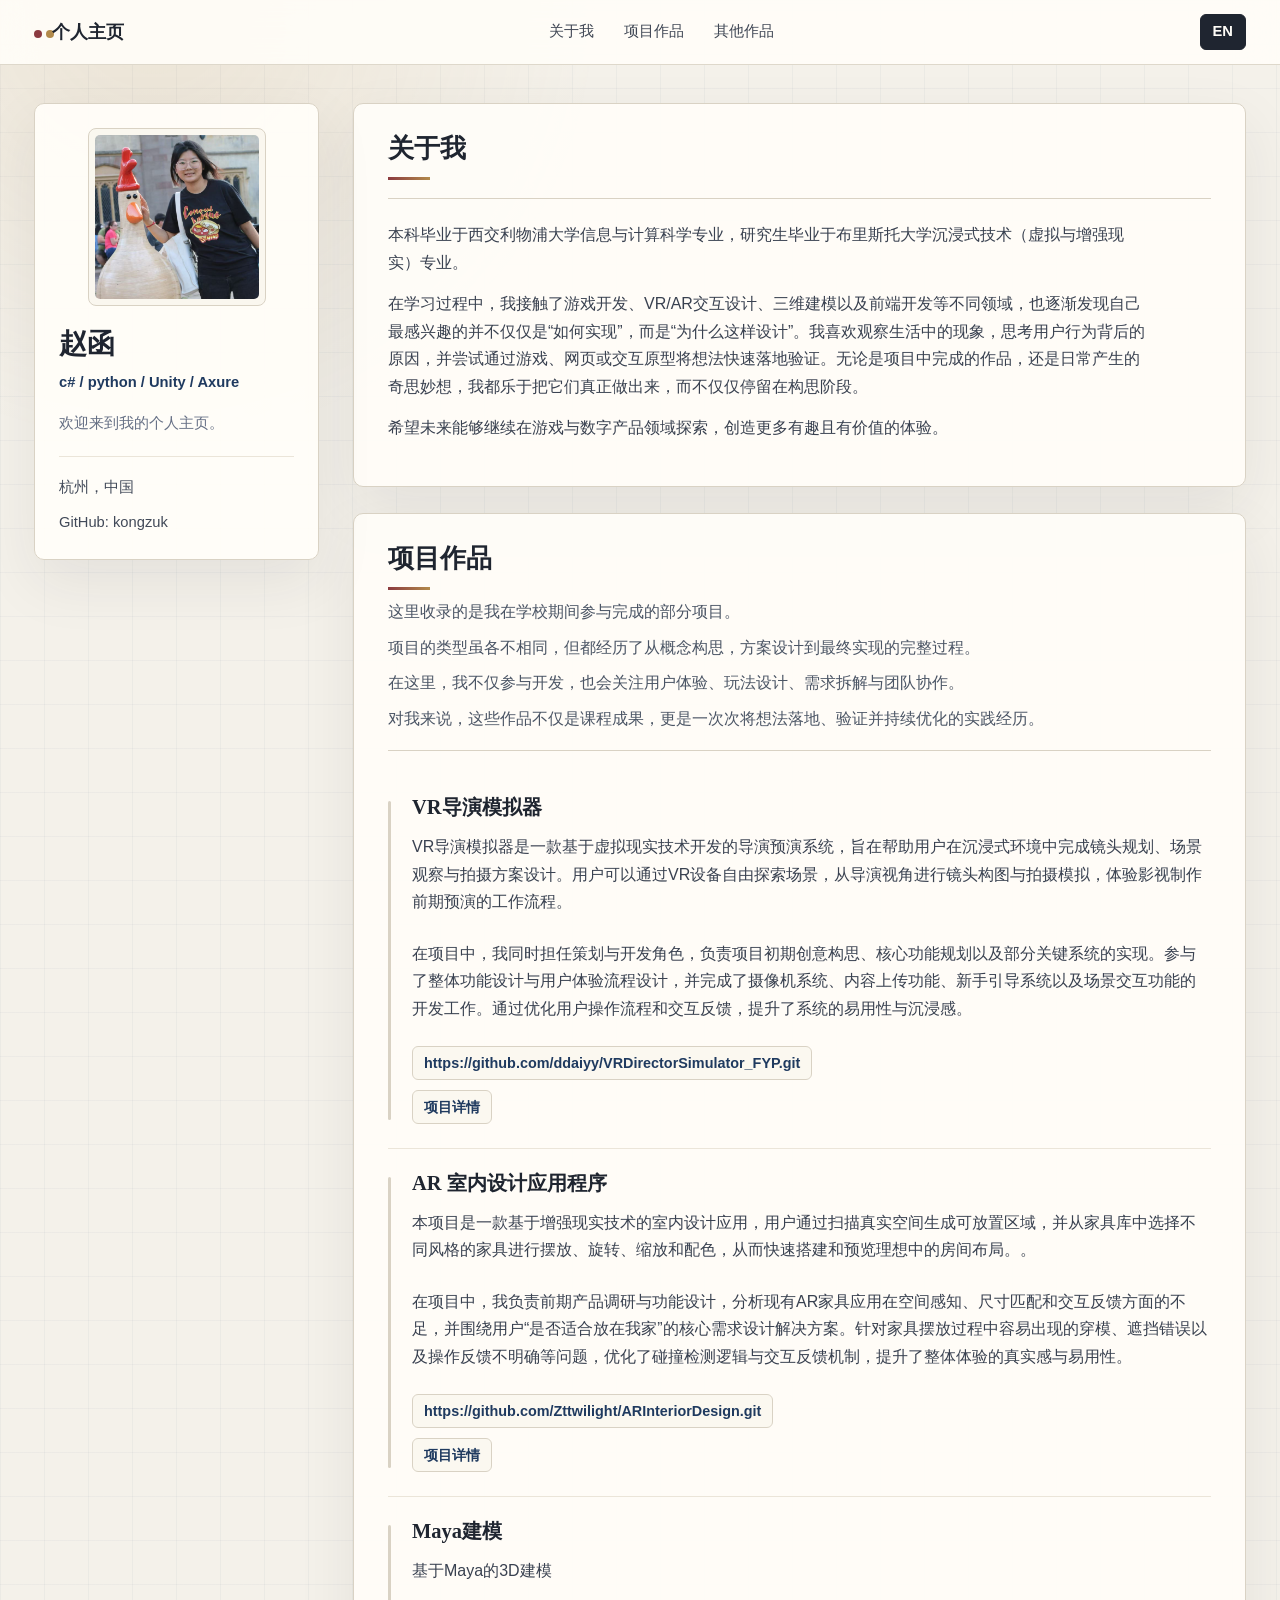
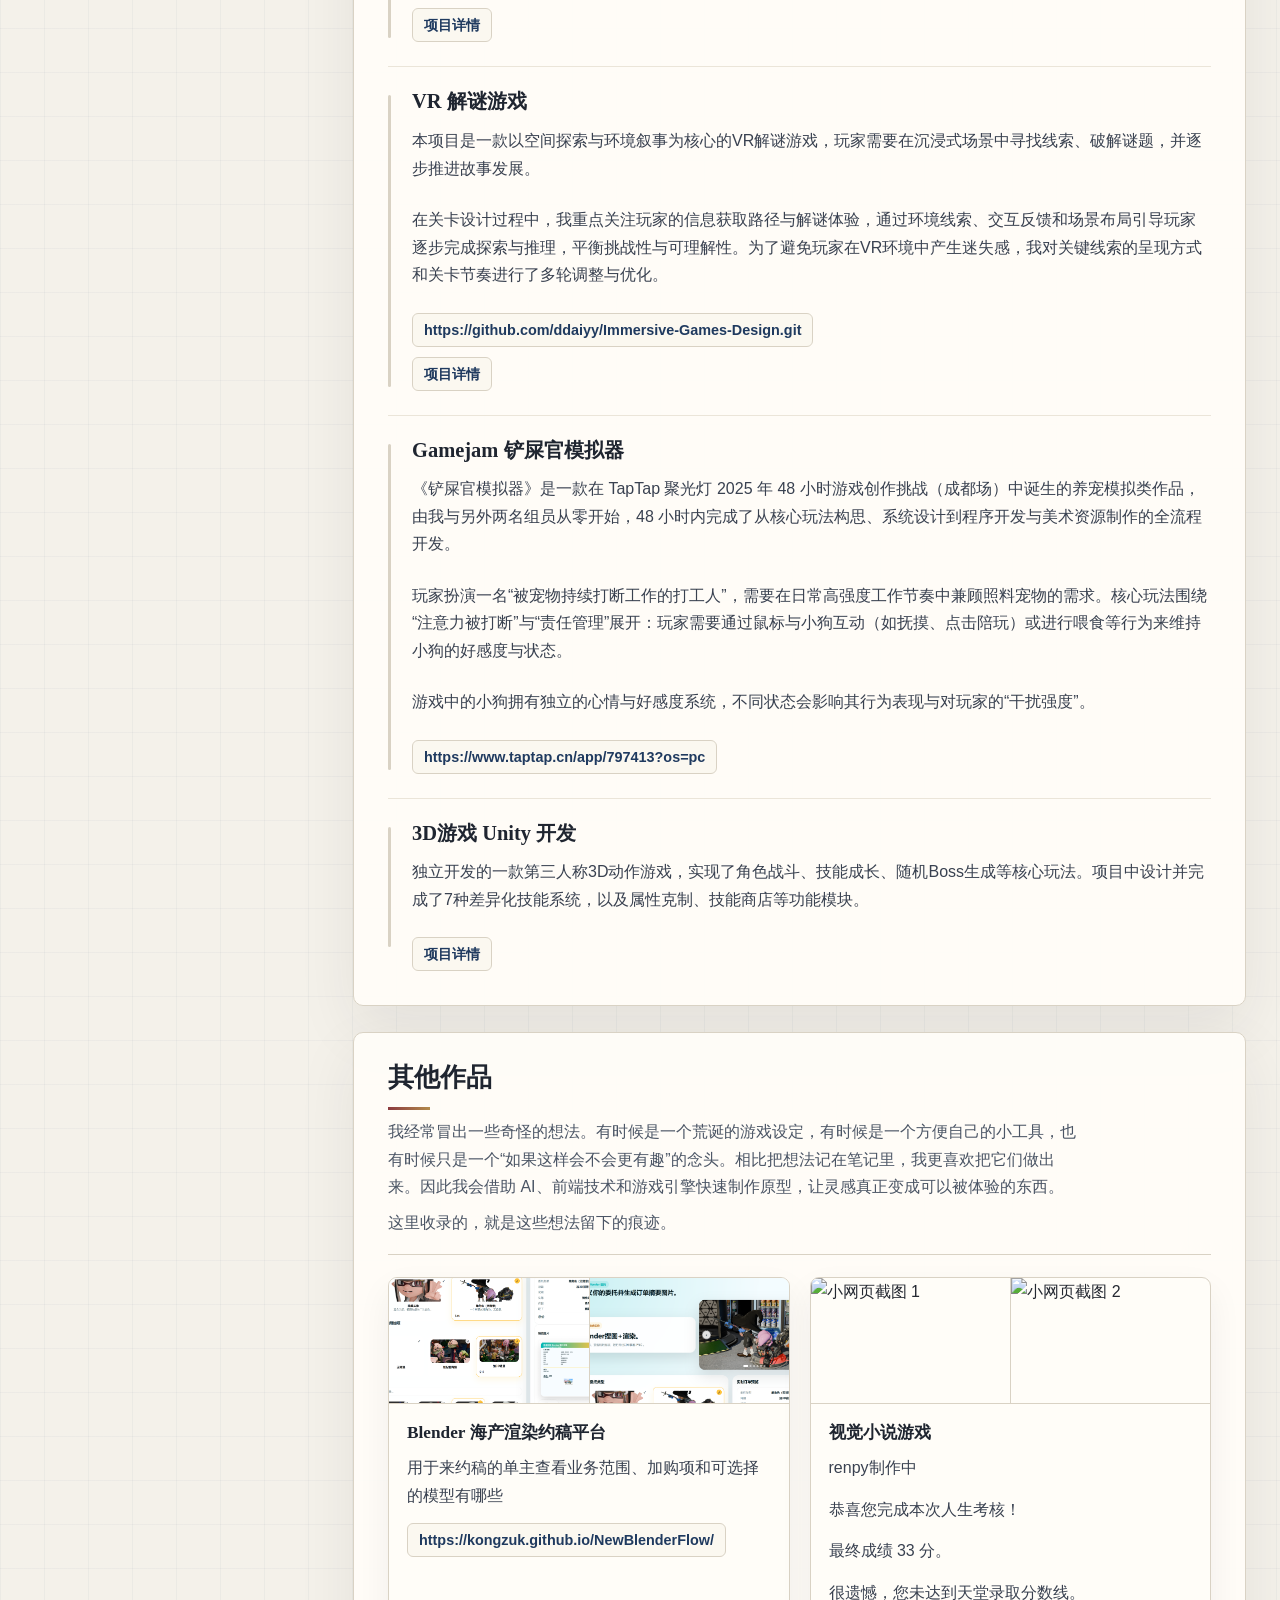
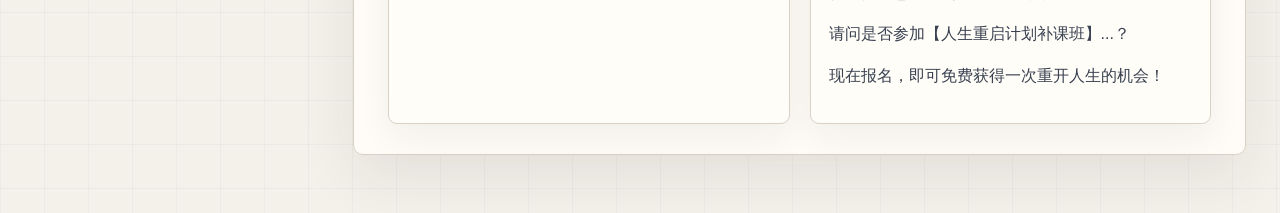
==== commit 2cba4e43: "Update index.html" ====
--- a/index.html
+++ b/index.html
@@ -165,7 +165,7 @@
               <h3>视觉小说游戏</h3>
               <p>renpy制作中</p>
               <p>恭喜您完成本次人生考核！</p>
-              <p>最终成绩 3 分。</p>
+              <p>最终成绩 33 分。</p>
               <p>很遗憾，您未达到天堂录取分数线。</p>
               <p>请问是否参加【人生重启计划补课班】...？</p>
               <p>现在报名，即可免费获得一次重开人生的机会！</p>
